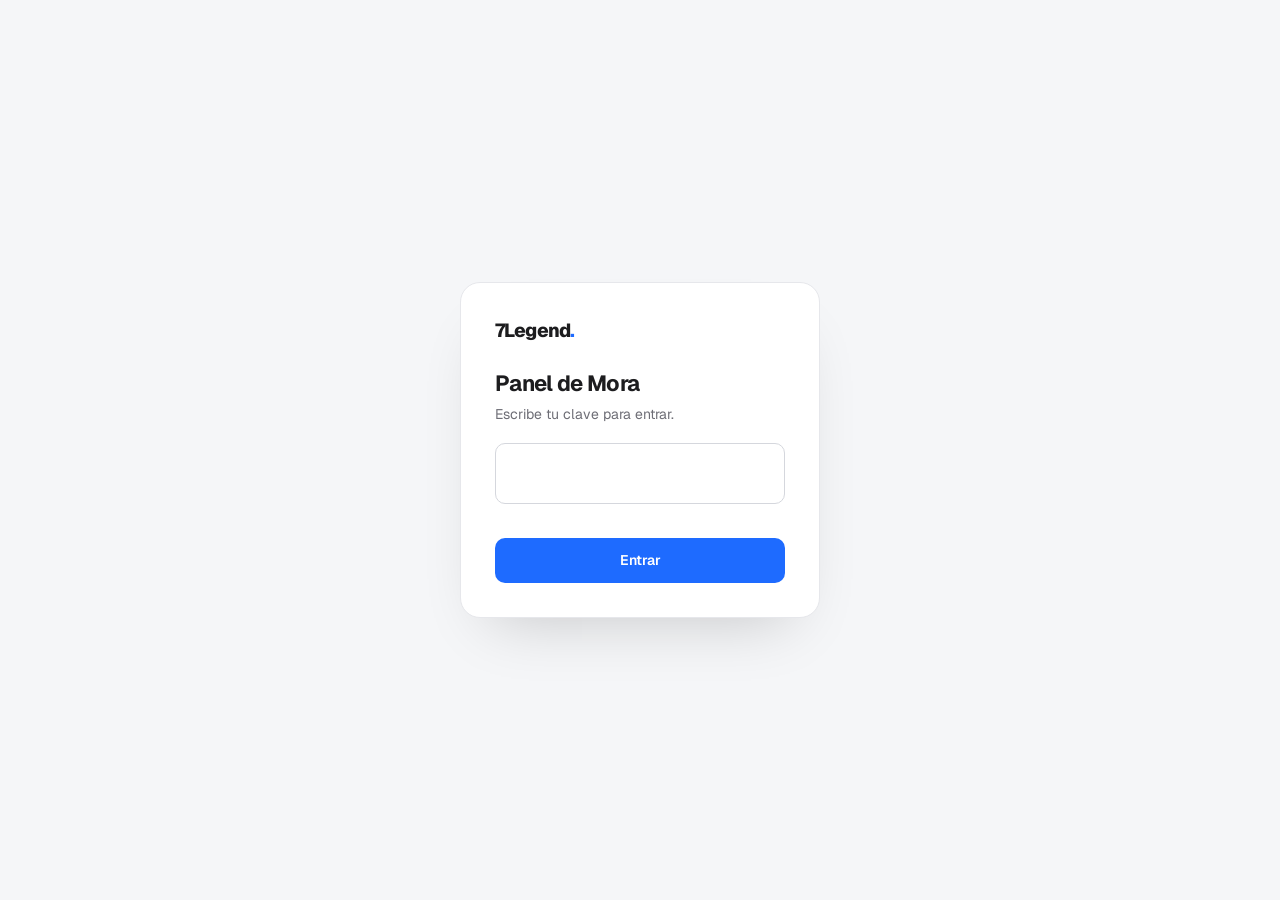
==== panel/index.html @ d6c163e4 "Update index.html" ====
<!DOCTYPE html>
<html lang="es">
<head>
<meta charset="UTF-8">
<meta name="viewport" content="width=device-width, initial-scale=1, viewport-fit=cover">
<meta name="robots" content="noindex, nofollow">
<title>7Legend · Panel</title>
<meta name="theme-color" content="#FFFFFF">
<meta name="apple-mobile-web-app-capable" content="yes">
<meta name="mobile-web-app-capable" content="yes">
<meta name="apple-mobile-web-app-title" content="Mora">
<meta name="apple-mobile-web-app-status-bar-style" content="default">
<link rel="manifest" href="manifest.webmanifest">
<link rel="apple-touch-icon" href="apple-touch-icon.png">
<link rel="icon" href="icon-192.png">
<script src="../config.js"></script>
<link rel="preconnect" href="https://fonts.googleapis.com">
<link href="https://fonts.googleapis.com/css2?family=Geist:wght@400;500;600;700&display=swap" rel="stylesheet">
<style>
:root{--t:#1D1D1F;--t2:#3A3A3F;--g:#6E6E76;--g2:#9A9AA2;--l:#E6E7EB;--s:#F5F6F8;--b:#fff;--a:#1E6BFF;--ah:#155BE6;--as:#EAF1FF;
  --r:#E5484D;--rs:#FDECEC;--v:#16A34A;--vs:#E8F7EE;--n:#F59E0B;--ns:#FEF5E6;--e:cubic-bezier(.22,1,.36,1)}
*{box-sizing:border-box;margin:0;padding:0}
body{font-family:Geist,system-ui,sans-serif;background:var(--s);color:var(--t);font-size:15px;line-height:1.5;-webkit-font-smoothing:antialiased}
button,input,select,textarea{font:inherit;color:inherit}
a{color:var(--a);text-decoration:none}
:focus-visible{outline:2px solid var(--a);outline-offset:2px;border-radius:6px}
.logo{font-weight:800;font-size:19px;letter-spacing:-.045em}.logo i{font-style:normal;color:var(--a)}
.btn{display:inline-flex;align-items:center;justify-content:center;gap:7px;border:0;border-radius:10px;padding:9px 14px;font-weight:600;font-size:14px;cursor:pointer;background:var(--a);color:#fff;transition:background .2s,opacity .2s;white-space:nowrap}
.btn:hover{background:var(--ah)}
.btn.sec{background:#fff;color:var(--t);box-shadow:inset 0 0 0 1px var(--l)}
.btn.sec:hover{background:var(--s)}
.btn.ok{background:var(--v)}.btn.ok:hover{background:#12873d}
.btn.wa{background:#25D366;color:#fff}.btn.wa:hover{background:#1fb658}
.btn.mini{padding:6px 10px;font-size:13px;border-radius:8px}
.btn[disabled]{opacity:.5;pointer-events:none}
.campo{width:100%;border:1px solid #D5D7DD;border-radius:10px;padding:10px 12px;background:#fff;font-size:14.5px;transition:border-color .2s,box-shadow .2s}
.campo:focus{outline:none;border-color:var(--a);box-shadow:0 0 0 3px rgba(30,107,255,.12)}
label.lb{display:block;font-size:13px;font-weight:500;color:var(--t2);margin:12px 0 6px}
.ayuda{font-size:12.5px;color:var(--g);margin-top:4px}

/* login */
#login{min-height:100vh;display:grid;place-items:center;padding:20px}
.login-box{background:#fff;border:1px solid var(--l);border-radius:20px;padding:34px;width:100%;max-width:360px;box-shadow:0 30px 60px -30px rgba(0,0,0,.2)}
.login-box h1{font-size:22px;letter-spacing:-.03em;margin:22px 0 4px}
.login-box p{color:var(--g);font-size:14px;margin-bottom:18px}
.pin{font-size:26px;letter-spacing:.4em;text-align:center;font-weight:600}
.err{color:var(--r);font-size:13.5px;min-height:20px;margin-top:8px}

/* app */
#app{display:none}
.top{position:sticky;top:0;z-index:20;padding-top:env(safe-area-inset-top);background:rgba(255,255,255,.92);backdrop-filter:blur(10px);border-bottom:1px solid var(--l)}
.top-in{max-width:1200px;margin:0 auto;padding:0 20px;height:58px;display:flex;align-items:center;gap:16px}
.top .sub{color:var(--g);font-size:13px;margin-left:auto;display:flex;align-items:center;gap:10px}
.tabs{max-width:1200px;margin:0 auto;padding:0 20px;display:flex;gap:4px;overflow-x:auto;scrollbar-width:none}
.tab{background:none;border:0;padding:10px 12px;font-weight:500;color:var(--g);cursor:pointer;border-bottom:2px solid transparent;white-space:nowrap;display:flex;align-items:center;gap:6px}
.tab:hover{color:var(--t)}
.tab.on{color:var(--t);border-color:var(--a)}
.tab .cnt{background:var(--n);color:#fff;font-size:11.5px;font-weight:700;border-radius:999px;padding:0 7px;min-width:20px;text-align:center}
main{max-width:1200px;margin:0 auto;padding:24px 20px calc(80px + env(safe-area-inset-bottom))}
.vista{display:none}.vista.on{display:block;animation:in .35s var(--e)}
@keyframes in{from{opacity:0;transform:translateY(6px)}to{opacity:1;transform:none}}
h2{font-size:18px;letter-spacing:-.02em;margin:0 0 12px;display:flex;align-items:baseline;flex-wrap:wrap;gap:4px 8px}
h2 small{font-weight:500;color:var(--g);font-size:13px}
.card{background:#fff;border:1px solid var(--l);border-radius:16px;padding:18px}
.grid2{display:grid;grid-template-columns:1.25fr 1fr;gap:20px;align-items:start}
.pila{display:grid;gap:20px}

/* kpis */
.kpis{display:grid;grid-template-columns:repeat(6,1fr);gap:12px;margin-bottom:22px}
.kpi{background:#fff;border:1px solid var(--l);border-radius:14px;padding:14px 16px}
.kpi small{display:block;color:var(--g);font-size:12.5px}
.kpi b{font-size:26px;letter-spacing:-.04em;font-weight:700;font-variant-numeric:tabular-nums}
.kpi.alerta{background:var(--ns);border-color:#F7D9A6}.kpi.alerta b{color:#B45309}
.kpi.azul b{color:var(--a)}

/* listas */
.item{display:flex;gap:14px;align-items:flex-start;padding:14px 0;border-top:1px solid var(--l)}
.item:first-of-type{border-top:0;padding-top:4px}
.fecha-box{width:58px;flex:none;text-align:center;border:1px solid var(--l);border-radius:12px;padding:6px 0;background:var(--s)}
.fecha-box small{display:block;font-size:11px;color:var(--g);text-transform:capitalize}
.fecha-box b{display:block;font-size:20px;line-height:1.1;letter-spacing:-.03em}
.fecha-box span{display:block;font-size:12px;font-weight:600;color:var(--a)}
.item .info{flex:1;min-width:0}
.item .info strong{display:block;font-size:15px}
.item .info p{color:var(--g);font-size:13.5px}
.acciones{display:flex;flex-wrap:wrap;gap:6px;margin-top:10px}
.vacio{color:var(--g);font-size:14px;padding:18px;text-align:center;border:1px dashed var(--l);border-radius:12px;background:var(--s)}
.pill{display:inline-block;font-size:12px;font-weight:600;padding:2px 9px;border-radius:999px;background:var(--s);color:var(--t2);white-space:nowrap}
.pill.Diagnosticado{background:#EEF2FF;color:#4338CA}.pill.Agendado,.pill.Confirmada{background:var(--as);color:var(--a)}
.pill.Cliente,.pill.Realizada{background:var(--vs);color:var(--v)}.pill.Seguimiento{background:#F3E8FF;color:#7E22CE}
.pill.Perdido,.pill.Rechazada,.pill.Cancelada,.pill.Reembolsada{background:#EEE;color:#555}
.pill.Reembolsar{background:var(--rs);color:var(--r)}.pill[class*="Por reprogramar"]{background:var(--ns);color:#B45309}
#modal{position:fixed;inset:0;z-index:60;background:rgba(15,15,20,.45);display:none;place-items:center;padding:16px}
#modal.on{display:grid}
#modal .caja{background:#fff;border-radius:18px;width:100%;max-width:440px;max-height:88vh;overflow:auto;padding:22px;box-shadow:0 30px 80px -30px rgba(0,0,0,.5)}
#modal h3{font-size:19px;letter-spacing:-.02em;margin-bottom:4px}
#modal .sub{color:var(--g);font-size:14px;margin-bottom:16px}
.opcion{display:block;width:100%;text-align:left;background:#fff;border:1px solid var(--l);border-radius:12px;padding:13px 14px;margin-bottom:8px;cursor:pointer;font:inherit}
.opcion:hover{border-color:var(--a);background:var(--as)}
.opcion b{display:block;font-size:15px}.opcion span{font-size:13px;color:var(--g)}
.opcion.reco{border-color:#25D366;background:#F0FBF4}.opcion .tag{display:inline-block;font-size:11px;font-weight:700;color:#127A3A;background:#DDF5E6;border-radius:6px;padding:1px 6px;margin-left:6px;vertical-align:2px}
.opcion em{display:block;font-style:normal;font-size:12.5px;color:var(--g2,#9A9AA2);margin-top:4px;white-space:nowrap;overflow:hidden;text-overflow:ellipsis}
.wa-txt{width:100%;min-height:220px;border:1px solid var(--l);border-radius:12px;padding:12px;font:inherit;font-size:14.5px;line-height:1.5;resize:vertical}
.wa-pie{display:flex;gap:8px;margin-top:12px}.wa-pie .btn{flex:1;justify-content:center}
.dias-m{display:grid;gap:12px;margin-bottom:14px}
.dias-m small{display:block;font-weight:600;color:var(--t2);margin-bottom:6px}
.dias-m .hs{display:flex;flex-wrap:wrap;gap:6px}
.dias-m button{border:1px solid var(--l);background:#fff;border-radius:8px;padding:6px 10px;font:inherit;font-size:13.5px;cursor:pointer}
.dias-m button.sel{background:var(--a);color:#fff;border-color:var(--a)}
#modal .pie-m{display:flex;gap:8px;justify-content:flex-end;margin-top:6px}.pill[class*="No asisti"]{background:var(--rs);color:var(--r)}
.pill.verificar,.pill[class*="Por verificar"]{background:var(--ns);color:#B45309}.pill.Asistió{background:#E0F2FE;color:#0369A1}
.score{display:inline-grid;place-items:center;width:34px;height:34px;border-radius:50%;font-weight:700;font-size:13px;flex:none}
.score.malo{background:var(--rs);color:var(--r)}.score.medio{background:var(--ns);color:#B45309}.score.bueno{background:var(--vs);color:var(--v)}
.op{font-family:ui-monospace,Menlo,monospace;font-size:13px;background:var(--s);padding:1px 6px;border-radius:6px}

/* tabla de leads */
.filtros{display:flex;gap:10px;margin-bottom:14px;flex-wrap:wrap}
.filtros .campo{max-width:320px}
.filtros select.campo{max-width:200px}
.tabla{background:#fff;border:1px solid var(--l);border-radius:16px;overflow:hidden}
.fila{display:grid;grid-template-columns:44px 1.4fr 1.2fr 110px 120px 120px;gap:12px;align-items:center;padding:12px 16px;border-top:1px solid var(--l);cursor:pointer;transition:background .15s}
.fila:hover{background:var(--s)}
.fila-ad{display:grid;grid-template-columns:1.6fr repeat(6,minmax(64px,.6fr));gap:10px;align-items:center;padding:12px 16px;border-top:1px solid var(--l);font-variant-numeric:tabular-nums}
.fila-ad.cab{border-top:0;font-size:12.5px;color:var(--g);font-weight:500;background:var(--s)}
.fila-ad.tot{background:var(--s);font-weight:700}
.fila-ad .an strong{display:block;font-size:14.5px}.fila-ad .an small{color:var(--g);font-size:12.5px}
.fila-ad span:not(.an){text-align:right}.fila-ad em{display:block;font-style:normal;color:var(--g);font-size:12px;font-weight:500}
.nota-ads{color:var(--g);font-size:13px;margin-top:12px;line-height:1.5}
@media(max-width:760px){.fila-ad{grid-template-columns:1.3fr repeat(3,1fr)}.fila-ad .x6,.fila-ad .x5,.fila-ad .x4{display:none}}
.fila.cab{border-top:0;font-size:12.5px;color:var(--g);font-weight:500;cursor:default;background:var(--s)}
.fila .nom strong{display:block}.fila .nom small,.fila .det{color:var(--g);font-size:13px;overflow:hidden;text-overflow:ellipsis;white-space:nowrap}

/* drawer */
#velo{position:fixed;inset:0;background:rgba(15,15,20,.35);z-index:40;opacity:0;pointer-events:none;transition:opacity .3s}
#velo.on{opacity:1;pointer-events:auto}
#drawer{position:fixed;top:0;right:0;bottom:0;width:min(520px,100%);background:#fff;z-index:41;transform:translateX(100%);transition:transform .4s var(--e),visibility .4s;overflow-y:auto;visibility:hidden}
#drawer.on{transform:none;visibility:visible;box-shadow:-20px 0 60px -20px rgba(0,0,0,.25)}
.dr-top{position:sticky;top:0;background:#fff;padding:18px 22px;border-bottom:1px solid var(--l);display:flex;gap:12px;align-items:center;z-index:2}
.dr-top h3{font-size:18px;letter-spacing:-.02em;line-height:1.2}
.dr-top p{color:var(--g);font-size:13px}
.dr-top .x{margin-left:auto;background:var(--s);border:0;border-radius:8px;width:32px;height:32px;cursor:pointer;font-size:18px}
.dr-sec{padding:18px 22px;border-bottom:1px solid var(--l)}
.dr-sec h4{font-size:13px;color:var(--g);font-weight:600;margin-bottom:10px}
.llamada{background:var(--as);border-radius:12px;padding:14px;font-size:14.5px;color:#123B8F}
.hall{padding:6px 0;font-size:14px}
.resp{display:grid;grid-template-columns:120px 1fr;gap:6px 12px;font-size:14px}
.resp dt{color:var(--g)}
.gestion{display:grid;grid-template-columns:1fr 1fr;gap:0 12px}

/* horarios */
.dia{display:grid;grid-template-columns:150px 1fr;gap:14px;align-items:start;padding:14px 0;border-top:1px solid var(--l)}
.dia:first-child{border-top:0}
.sw{display:flex;align-items:center;gap:10px;cursor:pointer;font-weight:600;user-select:none}
.sw input{display:none}
.sw i{width:38px;height:22px;border-radius:999px;background:#D5D7DD;position:relative;transition:background .2s;flex:none}
.sw i:after{content:"";position:absolute;top:3px;left:3px;width:16px;height:16px;border-radius:50%;background:#fff;transition:transform .25s var(--e);box-shadow:0 1px 2px rgba(0,0,0,.2)}
.sw input:checked+i{background:var(--a)}.sw input:checked+i:after{transform:translateX(16px)}
.horas{display:flex;flex-wrap:wrap;gap:6px;align-items:center}
.chip{display:inline-flex;align-items:center;gap:6px;background:var(--as);color:var(--a);font-weight:600;font-size:13.5px;padding:5px 6px 5px 11px;border-radius:999px}
.chip button{border:0;background:rgba(30,107,255,.15);color:var(--a);width:20px;height:20px;border-radius:50%;cursor:pointer;font-size:13px;line-height:1}
.dia.off .chip{background:var(--s);color:var(--g2)}.dia.off .chip button{background:#E6E7EB;color:var(--g2)}
.add{display:inline-flex;gap:6px}
.add input{width:118px;padding:6px 8px;border-radius:8px}
.prev-dia{margin-bottom:12px}
.prev-dia small{display:block;font-weight:600;font-size:13px;margin-bottom:6px}
.slot{display:inline-block;border:1px solid var(--l);border-radius:8px;padding:4px 10px;font-size:13px;font-weight:500;margin:0 4px 4px 0;background:#fff;cursor:pointer;transition:all .15s}
.slot:hover{border-color:var(--r);color:var(--r);text-decoration:line-through}
.bloq{display:flex;justify-content:space-between;align-items:center;padding:8px 0;border-top:1px solid var(--l);font-size:14px}
.guardar-bar{position:sticky;bottom:16px;margin-top:16px;display:flex;justify-content:flex-end}
.guardar-bar .btn{box-shadow:0 10px 30px -10px rgba(30,107,255,.6);padding:12px 20px}

/* grilla de horarios */
.atajos{display:flex;flex-wrap:wrap;gap:6px;margin-bottom:14px}
.grilla{display:grid;grid-template-columns:46px repeat(6,1fr);gap:3px;user-select:none;-webkit-user-select:none}
.g-dia{position:sticky;top:calc(env(safe-area-inset-top) + 102px);z-index:3;background:#fff;text-align:center;font-weight:600;font-size:13px;padding:8px 0 6px;cursor:pointer;border-bottom:1px solid var(--l)}
.g-dia small{display:block;font-weight:500;color:var(--g);font-size:11px}
.g-dia:hover{color:var(--a)}
.g-h{font-size:11.5px;color:var(--g);text-align:right;padding-right:6px;height:30px;line-height:30px;touch-action:pan-y}
.g-h.media{color:transparent}
.g-h.media:after{content:"·";color:var(--g2)}
.c{height:30px;border-radius:7px;background:var(--s);border:1px solid var(--l);touch-action:none;cursor:pointer;display:grid;place-items:center;font-size:11px;font-weight:600;color:transparent;transition:background .12s,border-color .12s,transform .12s}
.c:hover{border-color:rgba(30,107,255,.5)}
.c.on{background:var(--a);border-color:var(--a);color:#fff}
.c.hora{margin-top:4px}
.g-pie{display:flex;gap:14px;align-items:center;flex-wrap:wrap;margin-top:12px;font-size:13px}
.g-pie i{display:inline-block;width:12px;height:12px;border-radius:4px;background:var(--a);margin-right:6px;vertical-align:-1px}
.g-pie b{margin-left:auto;font-weight:600;color:var(--v)}
@media (max-width:520px){ .grilla{grid-template-columns:38px repeat(6,1fr);gap:2px} .c{height:28px;font-size:10px} .g-h{height:28px;line-height:28px} .g-dia{top:calc(env(safe-area-inset-top) + 96px)} }
/* avisos push */
.aviso-push{display:flex;gap:14px;align-items:center;background:var(--as);border:1px solid rgba(30,107,255,.25);border-radius:16px;padding:14px 16px;margin-bottom:18px}
.aviso-push p{flex:1;font-size:14px;color:#123B8F}
.aviso-push p b{display:block;font-size:15px}
.estado-push{font-size:13.5px;margin-top:10px;color:var(--g)}
.estado-push.ok{color:var(--v);font-weight:600}
/* toast */
#toast{position:fixed;left:50%;bottom:24px;transform:translate(-50%,30px);background:var(--t);color:#fff;padding:12px 18px;border-radius:12px;font-size:14px;opacity:0;transition:all .35s var(--e);z-index:60;pointer-events:none;max-width:90vw}
#toast.on{opacity:1;transform:translate(-50%,0)}
#toast.mal{background:var(--r)}
.cargando{opacity:.55;pointer-events:none}

@media (max-width:900px){
  .kpis{grid-template-columns:repeat(3,1fr)}
  .grid2{grid-template-columns:1fr}
  .fila{grid-template-columns:40px 1fr 100px}
  .fila .c3,.fila .c5,.fila .c6{display:none}
  .dia{grid-template-columns:1fr}
}
@media (max-width:520px){ .kpis{grid-template-columns:repeat(2,1fr)} .gestion{grid-template-columns:1fr} main{padding:18px 14px calc(80px + env(safe-area-inset-bottom))} #actualizado,.logo>span{display:none} }
</style>
</head>
<body>

<!-- LOGIN -->
<section id="login">
  <div class="login-box">
    <span class="logo">7Legend<i>.</i></span>
    <h1>Panel de Mora</h1>
    <p>Escribe tu clave para entrar.</p>
    <input id="pin" class="campo pin" type="password" inputmode="numeric" maxlength="10" autocomplete="current-password" aria-label="Clave">
    <div class="err" id="pinErr"></div>
    <button class="btn" id="entrar" style="width:100%;padding:12px;margin-top:6px">Entrar</button>
  </div>
</section>

<!-- APP -->
<section id="app">
  <header class="top">
    <div class="top-in">
      <span class="logo">7Legend<i>.</i> <span style="font-weight:500;color:var(--g);letter-spacing:-.01em;font-size:15px">Panel</span></span>
      <span class="sub"><span id="actualizado"></span><button class="btn sec mini" id="refrescar">Actualizar</button><button class="btn sec mini" id="salir">Salir</button></span>
    </div>
    <nav class="tabs" role="tablist">
      <button class="tab on" data-v="hoy">Hoy <span class="cnt" id="cntVer" hidden></span></button>
      <button class="tab" data-v="leads">Leads</button>
      <button class="tab" data-v="anuncios">Anuncios</button>
      <button class="tab" data-v="reservas">Reservas</button>
      <button class="tab" data-v="horarios">Horarios</button>
      <button class="tab" data-v="ajustes">Pagos y ajustes</button>
    </nav>
  </header>

  <main>
    <!-- HOY -->
    <div class="vista on" id="v-hoy">
      <div class="aviso-push" id="avisoPush" hidden><p id="avisoPushTxt"><b>Activa las notificaciones</b>Te avisamos al instante de cada lead nuevo, cada pago y 30 min antes de cada asesoría.</p><button class="btn" id="btnPush">Activar</button></div>
      <div class="kpis" id="kpis"></div>
      <div class="grid2">
        <div class="pila">
          <div class="card"><h2>Pagos por verificar <small>Revisa tu Yape, Plin o PayPal y confirma</small></h2><div id="porVerificar"></div></div>
          <div class="card"><h2>Próximas asesorías</h2><div id="proximas"></div></div>
        </div>
        <div class="card"><h2>Últimos leads</h2><div id="ultimos"></div></div>
      </div>
    </div>

    <!-- LEADS -->
    <div class="vista" id="v-leads">
      <div class="filtros">
        <input class="campo" id="buscar" placeholder="Buscar por nombre, negocio o WhatsApp" aria-label="Buscar">
        <select class="campo" id="fEstado" aria-label="Filtrar por estado"><option value="">Todos los estados</option></select>
        <select class="campo" id="fCalifica" aria-label="Filtrar por calificación"><option value="">Califica: todos</option><option>SI</option><option>NO</option></select>
      </div>
      <div class="tabla" id="tablaLeads"></div>
    </div>

    <!-- ANUNCIOS -->
    <div class="vista" id="v-anuncios">
      <div class="filtros">
        <select class="campo" id="fRango" aria-label="Periodo"><option value="0">Hoy</option><option value="7" selected>Últimos 7 días</option><option value="30">Últimos 30 días</option><option value="90">Últimos 90 días</option></select>
      </div>
      <div class="kpis" id="kpisAds"></div>
      <div class="tabla" id="tablaAds"></div>
      <p class="nota-ads">Visitas: personas que abrieron la landing. Iniciaron: tocaron una respuesta del diagnóstico. Leads: terminaron el diagnóstico. Pagadas: reservas con pago confirmado. El gasto y el costo por lead los ves en el Administrador de anuncios.</p>
    </div>

    <!-- RESERVAS -->
    <div class="vista" id="v-reservas">
      <div class="filtros"><select class="campo" id="fRes" aria-label="Filtrar reservas"><option value="">Todas las reservas</option><option>Por verificar</option><option>Confirmada</option><option>Realizada</option><option>No asistió</option><option>Rechazada</option><option>Por reprogramar</option><option>Reembolsar</option><option>Reembolsada</option><option>Cancelada</option></select></div>
      <div class="card" id="listaRes"></div>
    </div>

    <!-- HORARIOS -->
    <div class="vista" id="v-horarios">
      <div class="grid2">
        <div>
          <div class="card">
            <h2>Tu semana</h2>
            <p class="ayuda" style="margin:-4px 0 12px">Toca o <b>desliza el dedo</b> sobre las casillas para marcar desde qué hora puedes empezar una asesoría. Se guarda solo.</p>
            <div class="atajos">
              <button class="btn sec mini" data-preset="manana">+ Mañanas 9–12</button>
              <button class="btn sec mini" data-preset="tarde">+ Tardes 3–7</button>
              <button class="btn sec mini" data-preset="copiar">Copiar lunes a toda la semana</button>
              <button class="btn sec mini" data-preset="limpiar">Limpiar</button>
            </div>
            <div class="grilla" id="grilla" aria-label="Horarios disponibles por día"></div>
            <div class="g-pie"><span><i></i>Disponible</span><span class="ayuda" style="margin:0">Para bajar o subir, desliza sobre la columna de horas.</span><b id="estadoHor"></b></div>
          </div>
          <div class="card" style="margin-top:20px">
            <h2>Reglas</h2>
            <div class="gestion">
              <div><label class="lb" for="cAntic">Anticipación mínima (horas)</label><input class="campo" id="cAntic" type="number" min="0" max="168"><div class="ayuda">Nadie podrá reservar con menos tiempo.</div></div>
              <div><label class="lb" for="cDias">Mostrar los próximos (días)</label><input class="campo" id="cDias" type="number" min="1" max="60"></div>
            </div>
          </div>
        </div>
        <div class="pila">
          <div class="card">
            <h2>Así lo ve tu cliente <small>Toca un horario para bloquearlo</small></h2>
            <div id="preview"></div>
          </div>
          <div class="card">
            <h2>Días bloqueados</h2>
            <div style="display:flex;gap:8px;margin-bottom:10px"><input class="campo" type="date" id="bFecha" aria-label="Fecha a bloquear"><input class="campo" id="bMotivo" placeholder="Motivo (opcional)" aria-label="Motivo"><button class="btn sec" id="bAdd">Bloquear</button></div>
            <div id="bloqueos"></div>
          </div>
        </div>
      </div>
    </div>

    <!-- AJUSTES -->
    <div class="vista" id="v-ajustes">
      <div class="grid2">
        <div class="card">
          <h2>Cómo te pagan</h2>
          <div class="gestion">
            <div><label class="lb" for="aYape">Yape: número</label><input class="campo" id="aYape" inputmode="tel" placeholder="987654321"></div>
            <div><label class="lb" for="aYapeTit">Yape: titular</label><input class="campo" id="aYapeTit" placeholder="Nombre como aparece en Yape"></div>
            <div><label class="lb" for="aPlin">Plin: número</label><input class="campo" id="aPlin" inputmode="tel" placeholder="987654321"></div>
            <div><label class="lb" for="aPlinTit">Plin: titular</label><input class="campo" id="aPlinTit"></div>
            <div><label class="lb" for="aPaypal">PayPal: link</label><input class="campo" id="aPaypal" placeholder="https://paypal.me/tuusuario/13USD"></div>
            <div><label class="lb" for="aPaypalUsd">PayPal: monto (USD)</label><input class="campo" id="aPaypalUsd" inputmode="decimal"></div>
          </div>
          <p class="ayuda" style="margin-top:12px">Deja vacío un método para que no aparezca en la página de reserva.</p>
        </div>
        <div class="card">
          <h2>Asesoría</h2>
          <div class="gestion">
            <div><label class="lb" for="aPrecio">Precio (S/)</label><input class="campo" id="aPrecio" inputmode="decimal"></div>
            <div><label class="lb" for="aDur">Duración (min)</label><input class="campo" id="aDur" type="number"></div>
          </div>
          <div class="gestion" style="margin-top:12px">
            <div><label class="lb" for="aPlanBasic">Basic (S/, 1 mes)</label><input class="campo" id="aPlanBasic" inputmode="decimal"></div>
            <div><label class="lb" for="aPlanPRO">PRO (S/ al mes)</label><input class="campo" id="aPlanPRO" inputmode="decimal"></div>
            <div><label class="lb" for="aPlanLegend">Legend (S/ al mes)</label><input class="campo" id="aPlanLegend" inputmode="decimal"></div>
          </div>
          <div class="ayuda">Precios de tus planes: se usan en la presentación y para calcular tus ingresos mensuales.</div>
          <label class="lb" for="aZoom">Link de Google Meet (fijo)</label><input class="campo" id="aZoom" placeholder="https://meet.google.com/xxx-xxxx-xxx">
          <div class="ayuda">Se envía automáticamente en el mensaje de confirmación.</div>
          <label class="lb" for="aWa">Tu WhatsApp (con 51)</label><input class="campo" id="aWa" inputmode="tel" placeholder="51987654321">
          <div class="ayuda">Aquí te envían la captura de su pago.</div>
          <label class="lb" for="aClave">Nueva clave del panel (opcional)</label><input class="campo" id="aClave" type="password" inputmode="numeric" maxlength="10">
        </div>
      </div>
      <div class="card" style="margin-top:20px">
        <h2>Notificaciones push <small>OneSignal</small></h2>
        <div class="gestion">
          <div><label class="lb" for="aOsApp">OneSignal App ID</label><input class="campo" id="aOsApp" placeholder="xxxxxxxx-xxxx-xxxx-xxxx-xxxxxxxxxxxx"></div>
          <div><label class="lb" for="aOsKey">REST API Key</label><input class="campo" id="aOsKey" type="password" autocomplete="off"></div>
        </div>
        <p class="ayuda">La API Key se guarda en tu Apps Script, no en el Sheet ni en GitHub.</p>
        <div class="acciones"><button class="btn sec" id="btnPush2">Activar en este dispositivo</button><button class="btn sec" id="btnPrueba">Enviar notificación de prueba</button></div>
        <div class="estado-push" id="estadoPush"></div>
      </div>
      <div class="card" style="margin-top:20px">
        <h2>Meta · API de conversiones <small>opcional</small></h2>
        <label class="lb" for="aMetaTok">Token de acceso</label><input class="campo" id="aMetaTok" type="password" autocomplete="off">
        <p class="ayuda">Envía a Meta cada diagnóstico y cada reserva desde tu servidor, para que tus anuncios aprendan mejor. Se guarda en tu Apps Script, no en el Sheet ni en GitHub.</p>
      </div>
      <div class="guardar-bar"><button class="btn" id="guardarAj">Guardar ajustes</button></div>
    </div>
  </main>
</section>

<div id="velo"></div>
<aside id="drawer" aria-label="Ficha del lead"></aside>
<div id="toast" role="status"></div>
<div id="modal" role="dialog" aria-modal="true"><div class="caja" id="modalCaja"></div></div>

<script>
const $=id=>document.getElementById(id);
const h=s=>String(s==null?'':s).replace(/[&<>"]/g,c=>({'&':'&amp;','<':'&lt;','>':'&gt;','"':'&quot;'}[c]));
const ESTADOS=['Diagnosticado','Pagó asesoría','Agendado','Asistió','Cliente','Seguimiento','No asistió','Perdido'];
const MESES=['ene','feb','mar','abr','may','jun','jul','ago','set','oct','nov','dic'];
let PIN='', D=null, HOR=[];

async function run(fn,...args){
  let r;
  try{ const res=await fetch(CFG.API_URL,{method:'POST',body:JSON.stringify({action:'adm',fn,pin:PIN,args})}); r=await res.json(); }
  catch(e){ throw new Error('Sin conexión con tu Google Sheet. Revisa tu internet o la API_URL en config.js.'); }
  if(!r.ok) throw new Error(r.error||'Error desconocido');
  return r.data;
}
function toast(t,mal){ const el=$('toast'); el.textContent=t; el.className='on'+(mal?' mal':''); clearTimeout(el._t); el._t=setTimeout(()=>el.className='',3200); }
function guardaPin(p){ try{localStorage.setItem('mora_pin',p)}catch(e){} }
function leePin(){ try{return localStorage.getItem('mora_pin')||''}catch(e){return ''} }

/* ── login ── */
async function entrar(p){
  PIN=p; $('entrar').disabled=true; $('pinErr').textContent='';
  try{ await run('adm_login'); guardaPin(p); $('login').style.display='none'; $('app').style.display='block'; await cargar(); }
  catch(e){ $('pinErr').textContent=e.message.includes('Clave')?'Clave incorrecta. Revísala en la hoja Config.':e.message; PIN=''; }
  $('entrar').disabled=false;
}
$('entrar').onclick=()=>entrar($('pin').value.trim());
$('pin').addEventListener('keydown',e=>{ if(e.key==='Enter') entrar($('pin').value.trim()); });
const guardado=leePin(); if(guardado) entrar(guardado);

/* ── tabs ── */
document.querySelectorAll('.tab').forEach(t=>t.onclick=()=>{
  document.querySelectorAll('.tab').forEach(x=>x.classList.toggle('on',x===t));
  document.querySelectorAll('.vista').forEach(v=>v.classList.toggle('on',v.id==='v-'+t.dataset.v));
});
$('refrescar').onclick=()=>cargar(true);
$('salir').onclick=()=>{ try{localStorage.removeItem('mora_pin')}catch(e){} location.reload(); };
document.addEventListener('visibilitychange',()=>{ if(document.visibilityState==='visible'&&PIN&&D) cargar(); });
if('serviceWorker' in navigator) navigator.serviceWorker.register('sw.js').catch(()=>{});

async function cargar(aviso){
  document.body.classList.add('cargando');
  try{ D=await run('adm_data'); HOR=JSON.parse(JSON.stringify(D.horarios)); pintarTodo(); if(aviso) toast('Datos actualizados');
    const q=new URLSearchParams(location.search).get('lead'); if(q&&leadPor(q)){ history.replaceState(null,'',location.pathname); abrirLead(q); } }
  catch(e){ toast(e.message,true); }
  document.body.classList.remove('cargando');
}
function pintarTodo(){ $('actualizado').textContent='Actualizado '+D.hoy.slice(11); kpis(); hoy(); leads(); anuncios(); reservas(); horarios(); ajustes(); }

/* ── utilidades ── */
const wa=(n,t)=>'https://wa.me/'+String(n||'').replace(/\D/g,'')+(t?'?text='+encodeURIComponent(t):'');
const scoreCls=p=>+p<40?'malo':+p<60?'medio':'bueno';
const fechaBox=(f,hr)=>{ const d=new Date(f+'T12:00:00'); const dia=['dom','lun','mar','mié','jue','vie','sáb'][d.getDay()];
  return `<div class="fecha-box"><small>${dia} · ${MESES[d.getMonth()]}</small><b>${d.getDate()}</b><span>${h(hr||'—')}</span></div>`; };
const esFutura=r=>(r.fecha+' '+r.hora)>=D.hoy.slice(0,16);
const leadPor=id=>D.leads.find(l=>l.lead_id===id);

/* ── KPIs ── */
const enLlamada=r=>r.metodo==='En llamada';
const pagada=r=>['Confirmada','Realizada','No asistió'].includes(r.estado)&&!enLlamada(r);
const opTxt=r=>enLlamada(r)?'<b style="color:#B45309">Paga S/'+h((D.config&&D.config.precio)||49)+' en la videollamada</b>':'Operación <span class="op">'+h(r.operacion)+'</span>';
const btnPago=r=>enLlamada(r)&&['Confirmada','Realizada'].includes(r.estado)?`<button class="btn ok mini" data-acc="pago_llamada" data-id="${h(r.reserva_id)}">Pagó S/${h(D.config.precio||49)}</button>`:'';
function kpis(){
  const L=D.leads, R=D.reservas, hace7=new Date(Date.now()-7*864e5).toISOString().slice(0,10);
  const porVer=R.filter(r=>r.estado==='Por verificar').length;
  const prox=R.filter(r=>r.estado==='Confirmada'&&esFutura(r)).length;
  const clientes=L.filter(l=>l.estado==='Cliente');
  const mrr=clientes.reduce((s,l)=>s+(+String(l.mrr).replace(/[^\d.]/g,'')||0),0);
  const pagadas=R.filter(pagada).length;
  $('kpis').innerHTML=[
    ['Leads',L.length],['Últimos 7 días',L.filter(l=>l.fecha.slice(0,10)>=hace7).length],
    ['Por verificar',porVer,porVer?'alerta':''],['Asesorías pagadas',pagadas],['Próximas',prox,'azul'],
    ['MRR','S/ '+mrr.toLocaleString('en-US'),'azul']
  ].map(k=>`<div class="kpi ${k[2]||''}"><small>${k[0]}</small><b>${k[1]}</b></div>`).join('');
  $('cntVer').hidden=!porVer; $('cntVer').textContent=porVer;
}

/* ── HOY ── */
function tarjetaRes(r,modo){
  const lead=leadPor(r.lead_id);
  let acc='';
  if(modo==='verificar') acc=`<button class="btn ok mini" data-acc="confirmar" data-id="${h(r.reserva_id)}">Confirmar pago</button>
      <button class="btn sec mini" data-acc="rechazar" data-id="${h(r.reserva_id)}">No encontré el pago</button>`;
  if(modo==='proxima') acc=`${D.config.zoom?`<a class="btn sec mini" href="${h(D.config.zoom)}" target="_blank">Abrir Meet</a>`:''}
      ${btnPago(r)}${lead?`<button class="btn sec mini" data-lead="${h(lead.lead_id)}">Ver ficha</button><a class="btn sec mini" href="presentacion.html?lead=${encodeURIComponent(lead.lead_id)}" target="_blank">Presentar</a>`:''}
      <button class="btn sec mini" data-acc="realizada" data-id="${h(r.reserva_id)}">Realizada</button>
      <button class="btn sec mini" data-acc="no_asistio" data-id="${h(r.reserva_id)}">No asistió</button>`;
  return `<div class="item">${fechaBox(r.fecha,r.hora)}<div class="info">
    <strong>${h(r.nombre)}${r.negocio?` · <span style="font-weight:500;color:var(--g)">${h(r.negocio)}</span>`:''}</strong>
    <p>${enLlamada(r)?opTxt(r):h(r.metodo)+' · '+h(r.monto)+' · '+opTxt(r)}</p>
    <div class="acciones">${acc}<button class="btn wa mini" data-wa-res="${h(r.reserva_id)}">WhatsApp ▾</button></div></div></div>`;
}
function hoy(){
  const R=D.reservas;
  const ver=R.filter(r=>r.estado==='Por verificar').sort((a,b)=>(a.fecha+a.hora).localeCompare(b.fecha+b.hora));
  $('porVerificar').innerHTML=ver.length?ver.map(r=>tarjetaRes(r,'verificar')).join(''):'<div class="vacio">Todo al día. No hay pagos por verificar.</div>';
  const prox=R.filter(r=>r.estado==='Confirmada'&&esFutura(r)).sort((a,b)=>(a.fecha+a.hora).localeCompare(b.fecha+b.hora));
  $('proximas').innerHTML=prox.length?prox.map(r=>tarjetaRes(r,'proxima')).join(''):'<div class="vacio">Aún no tienes asesorías confirmadas.</div>';
  $('ultimos').innerHTML=D.leads.length?D.leads.slice(0,8).map(l=>`<div class="item" style="cursor:pointer;align-items:center" data-lead="${h(l.lead_id)}">
    <span class="score ${scoreCls(l.puntaje)}">${h(l.puntaje||'–')}</span>
    <div class="info"><strong>${h(l.nombre)} <span style="font-weight:500;color:var(--g)">· ${h(l.negocio)}</span></strong><p>${h(l.rubro)} · ${h(l.fecha)}</p></div>
    <span class="pill ${h(l.pago==='Por verificar'?'verificar':l.estado)}">${h(l.pago==='Por verificar'?'Pago por verificar':l.estado||'—')}</span></div>`).join(''):'<div class="vacio">Todavía no hay leads. Llegarán desde tu landing.</div>';
}

/* acciones de reservas (delegado) */
document.addEventListener('click',async e=>{
  const l=e.target.closest('[data-lead]'); if(l){ abrirLead(l.dataset.lead); return; }
  const b=e.target.closest('[data-acc]'); if(!b) return;
  const acc=b.dataset.acc, id=b.dataset.id;
  if(acc==='rechazar'&&!confirm('¿Marcar este pago como no encontrado? El horario quedará libre otra vez.')) return;
  if(acc==='cancelar') return elegirCancelacion(id);
  if(acc==='pago_llamada') return elegirPago(id);
  if(acc==='reprogramar') return elegirHorario(id);
  if(acc==='reembolsada'&&!confirm('¿Ya le devolviste el pago a este cliente?')) return;
  b.disabled=true;
  try{
    const r=await run('adm_reserva',id,acc);
    toast('Reserva: '+r.estado);
    await cargar();
    if(r.wa) mostrarWa(r.wa, acc==='confirmar'?'Enviar confirmación con el link de Meet':'Avisarle por WhatsApp');
  }catch(err){ toast(err.message,true); b.disabled=false; }
});
/* modal: cancelar con opciones / reprogramar */
/* ── Mensajes de WhatsApp predeterminados ── */
const URL_RES=id=>'https://asesoria.7legend.app/reservar.html'+(id?'?ref='+encodeURIComponent(id):'');
function plantillasWa(l,r){
  const c=D.config||{}, n=String((r&&r.nombre)||(l&&l.nombre)||'').trim().split(' ')[0]||'', neg=(l&&l.negocio)||(r&&r.negocio)||'tu negocio';
  const fuga=String((l&&l.hallazgos)||'').split('\n').map(x=>x.replace(/^[•\-\s]+/,'').trim()).filter(Boolean)[0]||'';
  const meet=c.zoom||'[link de Meet]', P=c.precio||49, fecha=r?(r.label||r.fecha):'', hora=r?r.hora:'', fl=fecha?fecha.charAt(0).toLowerCase()+fecha.slice(1):'';
  const plan=l&&l.plan==='Legend'?['Legend',c.planLegend||2100]:l&&l.plan==='Basic'?['Basic',c.planBasic||550]:['PRO',c.planPRO||1100];
  const T=[];
  if(!r){
    T.push({id:'contacto',t:'Primer contacto',c:'Lead nuevo que no reservó (mejor en la primera hora)',
      m:`Hola ${n} 👋 Soy Carlos Moreno, de 7Legend. Vi tu diagnóstico de ${neg}${fuga?`: lo que más ventas te está costando es «${fuga}»`:''}. Tiene solución.\n\n¿Lo revisamos juntos en una videollamada de 60 minutos? Reservas tu horario aquí y pagas S/${P} en la videollamada, no antes:\n${URL_RES(l&&l.lead_id)}`});
    T.push({id:'seguimiento',t:'Seguimiento',c:'2 o 3 días después, si no respondió',
      m:`Hola ${n}, ¿pudiste ver tu diagnóstico de ${neg}? Esta semana me quedan pocos horarios para revisarlo contigo. Si quieres, te separo uno 👇\n${URL_RES(l&&l.lead_id)}`});
    T.push({id:'guia',t:'Guía gratuita',c:'Lead que no califica todavía',
      m:`Hola ${n}, gracias por hacer el diagnóstico de ${neg} 🙌 Por la etapa de tu negocio, te recomiendo empezar por estos 5 ajustes (es gratis):\nhttps://asesoria.7legend.app/guia.html\n\nCualquier duda, escríbeme por aquí.`});
  } else {
    T.push({id:'presentar',t:'Presentarme y confirmar',c:'Apenas reserva',
      m:`Hola ${n} 👋 Soy Carlos Moreno, de 7Legend. Vi que reservaste tu asesoría para el ${fl} a las ${hora}. Ya revisé tu diagnóstico de ${neg} y tengo varias ideas para ti.\n\nTe llegó el link de Google Meet a tu correo. ¿Me confirmas que nos vemos? 🙌`});
    T.push({id:'r24',t:'Recordatorio (día anterior)',c:'La noche anterior',
      m:`Hola ${n}, te recuerdo nuestra videollamada de mañana, ${fl} a las ${hora} 🗓️\n\nLink: ${meet}\n\nTen a mano 3 chats de clientes que te pidieron precio. ¿Todo bien para mañana?`});
    T.push({id:'r1',t:'Recordatorio (1 hora antes)',c:'El mismo día',
      m:`Hola ${n}, en 1 hora nos vemos 👉 ${meet}\n\nConéctate desde una computadora si puedes.`});
    T.push({id:'conectado',t:'Ya estoy conectado',c:'Si a los 5 minutos no entra',
      m:`Hola ${n}, ya estoy en la videollamada esperándote 👉 ${meet}\n\n¿Te conectas?`});
    const num=x=>String(x||'').replace(/\D/g,'').replace(/^51(?=\d{9}$)/,'').replace(/(\d{3})(\d{3})(\d{3})/,'$1 $2 $3');
    const cierre='\n\nApenas lo envíes, mándame la captura y seguimos con tu plan 🙌';
    if(c.yape) T.push({id:'pago_yape',t:'Pago por Yape',c:'Si elige Yape (durante la videollamada)',
      m:`Te dejo los datos para la asesoría 👇\n\n💜 *Yape:* ${num(c.yape)}\n👤 A nombre de: ${c.yapeTit||'Carlos Moreno'}\n💰 Monto: S/${P}${cierre}`});
    if(c.plin) T.push({id:'pago_plin',t:'Pago por Plin',c:'Si elige Plin (durante la videollamada)',
      m:`Te dejo los datos para la asesoría 👇\n\n💙 *Plin:* ${num(c.plin)}\n👤 A nombre de: ${c.plinTit||'Carlos Moreno'}\n💰 Monto: S/${P}${cierre}`});
    if(c.paypal) T.push({id:'pago_paypal',t:'Pago por PayPal (link)',c:'Si elige PayPal o paga desde el extranjero',
      m:`Te dejo el link para pagar la asesoría con PayPal o tarjeta 👇\n\n${/^https?:/.test(c.paypal)?c.paypal:'https://'+c.paypal}\n💰 Monto: US$${c.paypalUsd||''}${cierre}`});
    if(!c.yape&&!c.plin&&!c.paypal) T.push({id:'pago_yape',t:'Datos de pago',c:'Configura tus medios de pago en Ajustes',m:`Te dejo los datos para la asesoría (S/${P}):\n\n• Yape / Plin: [tu número]${cierre}`});
    T.push({id:'gracias',t:'Gracias + resumen',c:'Al terminar la videollamada',
      m:`Gracias por tu tiempo hoy, ${n} 🙌 Te resumo lo que acordamos:\n\n1. \n2. \n3. \n\nCualquier duda, escríbeme por aquí.`});
    T.push({id:'plan',t:'Propuesta del plan',c:'1 o 2 días después de la asesoría',
      m:`Hola ${n}, ¿pudiste avanzar con lo que vimos? Si quieres que lo implementemos juntos (Mora respondiendo 24/7, capacitación de ventas y CRM), arrancamos esta semana con el Plan ${plan[0]} (S/${Number(plan[1]).toLocaleString('en-US')}${plan[0]==='Basic'?', 1 mes':' al mes'}).\n\n¿Lo conversamos 10 minutos?`});
    T.push({id:'noasistio',t:'No se conectó',c:'Si no asistió',
      m:`Hola ${n}, te esperé hoy a las ${hora} y no pudimos conectarnos. ¿Todo bien? Si quieres, la movemos: dime qué día y hora te acomoda.`});
  }
  return T;
}
function waRecomendado(l,r){
  const c0=D.config||{};
  if(!r) return String((l&&l.califica)||'').toUpperCase()==='NO'?'guia':'contacto';
  const ini=new Date(r.fecha+'T'+(r.hora||'00:00')+':00-05:00').getTime(), m=(ini-Date.now())/60e3;
  if(r.estado==='No asistió') return 'noasistio';
  if(r.estado==='Realizada') return 'plan';
  if(m>24*60) return 'presentar';
  if(m>3*60) return 'r24';
  if(m>0) return 'r1';
  if(m>-15) return 'conectado';
  if(m>-75) return c0.yape?'pago_yape':c0.plin?'pago_plin':'pago_paypal';
  return 'gracias';
}
function abrirWa(l,r){
  const tel=(r&&r.whatsapp)||(l&&l.whatsapp); if(!tel){ toast('Este contacto no tiene WhatsApp.',true); return; }
  const T=plantillasWa(l,r), reco=waRecomendado(l,r), nom=(r&&r.nombre)||(l&&l.nombre)||'';
  const lista=()=>{ modal(`<h3>Escribir a ${h(nom)}</h3><p class="sub">Elige un mensaje. Puedes editarlo antes de enviarlo.</p>
    ${[...T].sort((a,b)=>(b.id===reco)-(a.id===reco)).map(x=>`<button class="opcion${x.id===reco?' reco':''}" data-tpl="${x.id}"><b>${h(x.t)}${x.id===reco?'<span class="tag">Recomendado ahora</span>':''}</b><span>${h(x.c)}</span><em>${h(x.m.replace(/\n+/g,' '))}</em></button>`).join('')}
    <button class="opcion" data-tpl="libre"><b>Mensaje en blanco</b><span>Escribir desde cero</span></button>
    <div class="pie-m"><button class="btn sec" data-cerrar>Cerrar</button></div>`);
    $('modalCaja').querySelectorAll('[data-tpl]').forEach(b=>b.onclick=()=>editor(T.find(x=>x.id===b.dataset.tpl)||{t:'Mensaje',m:''})); };
  const editor=x=>{ modal(`<h3>${h(x.t)}</h3><p class="sub">Para ${h(nom)} · ${h(tel)}</p><textarea class="wa-txt" id="waTxt">${h(x.m)}</textarea>
    <div class="wa-pie"><button class="btn sec" id="waVolver">← Otros mensajes</button><a class="btn wa" id="waIr" target="_blank" rel="noopener">Abrir WhatsApp</a></div>`);
    const ir=$('waIr'), ta=$('waTxt'), up=()=>ir.href=wa(tel,ta.value); up(); ta.oninput=up; ta.focus();
    ir.onclick=()=>setTimeout(cerrarModal,300); $('waVolver').onclick=lista; };
  lista();
}
document.addEventListener('click',e=>{
  const a=e.target.closest('[data-wa-res]'); if(a){ const r=D.reservas.find(x=>x.reserva_id===a.dataset.waRes); if(r) abrirWa(leadPor(r.lead_id),r); return; }
  const b=e.target.closest('[data-wa-lead]'); if(b){ const l=leadPor(b.dataset.waLead); const r=D.reservas.filter(x=>x.lead_id===b.dataset.waLead&&['Confirmada','Por verificar','Realizada','No asistió'].includes(x.estado)).sort((x,y)=>(y.fecha+y.hora).localeCompare(x.fecha+x.hora))[0]; abrirWa(l,r||null); }
});
function modal(html){ $('modalCaja').innerHTML=html; $('modal').classList.add('on'); }
function cerrarModal(){ $('modal').classList.remove('on'); }
$('modal').addEventListener('click',e=>{ if(e.target.id==='modal'||e.target.closest('[data-cerrar]')) cerrarModal(); });
const resPor=id=>D.reservas.find(r=>r.reserva_id===id)||{};
function elegirPago(id){
  const r=resPor(id);
  modal(`<h3>${h(r.nombre)} pagó S/${h(D.config.precio||49)}</h3><p class="sub">¿Con qué medio pagó?</p>
    ${['Yape','Plin','PayPal'].map(m=>`<button class="opcion" data-m="${m}"><b>${m}</b></button>`).join('')}
    <div class="pie-m"><button class="btn sec" data-cerrar>Volver</button></div>`);
  $('modalCaja').querySelectorAll('[data-m]').forEach(b=>b.onclick=async()=>{
    b.disabled=true;
    try{ await run('adm_reserva',id,'pago_llamada',b.dataset.m); cerrarModal(); toast('Pago registrado ✓'); await cargar(); }
    catch(err){ toast(err.message,true); b.disabled=false; }
  });
}
function elegirCancelacion(id){
  const r=resPor(id);
  modal(`<h3>Cancelar la asesoría de ${h(r.nombre)}</h3><p class="sub">${h(r.label||r.fecha)} · ${h(r.hora)}. El horario quedará libre. ¿Qué le ofreces?</p>
    <button class="opcion" data-modo="reprogramar"><b>Que elija otro horario</b><span>Le llega un correo y un WhatsApp con un enlace para elegir su nuevo horario, sin volver a pagar.</span></button>
    <button class="opcion" data-modo="reembolso">${enLlamada(r)?'<b>Cancelar y avisarle</b><span>Todavía no pagó: solo le avisas que se cancela y le ofreces otro horario.</span>':'<b>Devolverle el pago</b><span>Le llega la confirmación del reembolso y la reserva queda en "Reembolsar" para que no se te olvide.</span>'}</button>
    <button class="opcion" data-modo=""><b>Solo cancelar</b><span>Sin avisarle. Tú le escribes.</span></button>
    <div class="pie-m"><button class="btn sec" data-cerrar>Volver</button></div>`);
  $('modalCaja').querySelectorAll('[data-modo]').forEach(b=>b.onclick=async()=>{
    b.disabled=true;
    try{ const x=await run('adm_reserva',id,'cancelar',b.dataset.modo); cerrarModal(); toast('Reserva: '+x.estado); await cargar(); if(x.wa) mostrarWa(x.wa,'Avisarle por WhatsApp'); }
    catch(err){ toast(err.message,true); b.disabled=false; }
  });
}
function elegirHorario(id){
  const r=resPor(id), S=D.slots||[]; let sel=null;
  modal(`<h3>Reprogramar a ${h(r.nombre)}</h3><p class="sub">Ahora: ${h(r.label||r.fecha)} · ${h(r.hora)}. Elige el nuevo horario; el pago se mantiene.</p>
    <div class="dias-m">${S.length?S.slice(0,10).map(d=>`<div><small>${h(d.label)}</small><div class="hs">${d.horas.map(hr=>`<button data-f="${d.fecha}" data-h="${hr}">${hr}</button>`).join('')}</div></div>`).join(''):'<div class="vacio">No hay horarios libres. Agrega horas en Horarios.</div>'}</div>
    <div class="pie-m"><button class="btn sec" data-cerrar>Volver</button><button class="btn" id="mOk" disabled>Mover y avisarle</button></div>`);
  $('modalCaja').querySelectorAll('[data-f]').forEach(b=>b.onclick=()=>{ $('modalCaja').querySelectorAll('[data-f]').forEach(x=>x.classList.remove('sel')); b.classList.add('sel'); sel=[b.dataset.f,b.dataset.h]; $('mOk').disabled=false; });
  $('mOk').onclick=async()=>{ if(!sel) return; $('mOk').disabled=true; $('mOk').textContent='Moviendo…';
    try{ const x=await run('adm_reprogramar',id,sel[0],sel[1]); cerrarModal(); toast('Reserva movida'); await cargar(); if(x.wa) mostrarWa(x.wa,'Avisarle por WhatsApp'); }
    catch(err){ toast(err.message,true); $('mOk').disabled=false; $('mOk').textContent='Mover y avisarle'; } };
}
function mostrarWa(link,txt){
  const t=$('toast'); t.innerHTML=''; clearTimeout(t._t);
  const a=document.createElement('a'); a.href=link; a.target='_blank'; a.className='btn wa'; a.textContent=txt+' →'; a.style.pointerEvents='auto';
  t.appendChild(a); t.className='on'; t.style.pointerEvents='auto'; t.style.background='#fff'; t.style.boxShadow='0 20px 40px -10px rgba(0,0,0,.3)';
  a.onclick=()=>{ t.className=''; t.style.pointerEvents='none'; t.style.background=''; t.style.boxShadow=''; };
  t._t=setTimeout(()=>{t.className='';t.style.background='';t.style.boxShadow='';t.style.pointerEvents='none';},15000);
}

/* ── LEADS ── */
$('fEstado').innerHTML+=ESTADOS.map(e=>`<option>${e}</option>`).join('');
['buscar','fEstado','fCalifica'].forEach(id=>$(id).addEventListener('input',leads));
function leads(){
  if(!D) return;
  const q=$('buscar').value.toLowerCase().trim(), fe=$('fEstado').value, fc=$('fCalifica').value;
  const L=D.leads.filter(l=>(!q||(l.nombre+' '+l.negocio+' '+l.whatsapp+' '+l.email).toLowerCase().includes(q))&&(!fe||l.estado===fe)&&(!fc||l.califica===fc));
  $('tablaLeads').innerHTML=`<div class="fila cab"><span></span><span>Lead</span><span class="c3">Rubro</span><span>Estado</span><span class="c5">Inversión</span><span class="c6">Fecha</span></div>`+
    (L.length?L.map(l=>`<div class="fila" data-lead="${h(l.lead_id)}">
      <span class="score ${scoreCls(l.puntaje)}">${h(l.puntaje||'–')}</span>
      <span class="nom"><strong>${h(l.nombre)}</strong><small>${h(l.negocio)}${l.califica==='NO'?' · no califica':''}</small></span>
      <span class="det c3">${h(l.rubro)}</span>
      <span><span class="pill ${h(l.pago==='Por verificar'?'verificar':l.estado)}">${h(l.pago==='Por verificar'?'Por verificar':l.estado||'—')}</span></span>
      <span class="det c5">${h(l.inversion)}</span><span class="det c6">${h(l.fecha)}</span></div>`).join(''):'<div class="vacio" style="margin:16px">No hay leads con esos filtros.</div>');
}
/* ── ANUNCIOS: de la visita al cliente, por anuncio ── */
function anuncios(){
  if(!D) return;
  const dias=+$('fRango').value, hoyF=D.hoy.slice(0,10);
  const desde=dias? new Date(new Date(hoyF+'T12:00:00').getTime()-(dias-1)*864e5).toISOString().slice(0,10) : hoyF;
  const nom=a=>String(a||'').trim()||'Sin anuncio (directo u orgánico)';
  const M={}, fila=a=>M[a]||(M[a]={a,c:'',v:0,i:0,l:0,ag:0,p:0,cl:0,mrr:0});
  (D.visitas||[]).filter(x=>x.f>=desde&&x.f<=hoyF).forEach(x=>{ const o=fila(nom(x.a)); o.v+=x.v; o.i+=x.i; if(x.c) o.c=x.c; });
  D.leads.filter(l=>(l.fecha||'').slice(0,10)>=desde&&(l.fecha||'').slice(0,10)<=hoyF).forEach(l=>{
    const o=fila(nom(l.utm_content)); o.l++; if(l.utm_campaign) o.c=l.utm_campaign;
    if(D.reservas.some(r=>r.lead_id===l.lead_id&&['Confirmada','Realizada','No asistió'].includes(r.estado))) o.ag++;
    if(D.reservas.some(r=>r.lead_id===l.lead_id&&pagada(r))) o.p++;
    if(l.estado==='Cliente'){ o.cl++; o.mrr+=+String(l.mrr).replace(/[^\d.]/g,'')||0; }
  });
  const F=Object.values(M).sort((a,b)=>(b.l-a.l)||(b.v-a.v));
  const T=F.reduce((t,o)=>{ ['v','i','l','ag','p','cl','mrr'].forEach(k=>t[k]+=o[k]); return t; },{a:'Total',v:0,i:0,l:0,ag:0,p:0,cl:0,mrr:0});
  const pct=(a,b)=>b?Math.round(a/b*100)+'%':'–';
  $('kpisAds').innerHTML=[['Visitas',T.v],['Iniciaron',T.i],['Leads',T.l,'azul'],['Visita → lead',pct(T.l,T.v)],['Agendaron',T.ag],['Pagaron',T.p],['Clientes',T.cl,'azul']]
    .map(k=>`<div class="kpi ${k[2]||''}"><small>${k[0]}</small><b>${k[1]}</b></div>`).join('');
  const linea=(o,cls)=>`<div class="fila-ad ${cls||''}"><span class="an"><strong>${h(o.a)}</strong>${o.c?`<small>${h(o.c)}</small>`:''}</span>
    <span>${o.v}</span><span>${o.i}<em>${pct(o.i,o.v)}</em></span><span>${o.l}<em>${pct(o.l,o.v)}</em></span>
    <span class="x4">${o.p}<em>${pct(o.p,o.l)}</em></span><span class="x5">${o.cl}</span><span class="x6">${o.mrr?'S/ '+o.mrr.toLocaleString('en-US'):'–'}</span></div>`;
  $('tablaAds').innerHTML=`<div class="fila-ad cab"><span class="an">Anuncio</span><span>Visitas</span><span>Iniciaron</span><span>Leads</span><span class="x4">Pagadas</span><span class="x5">Clientes</span><span class="x6">MRR</span></div>`+
    (F.length? F.map(o=>linea(o)).join('')+linea(T,'tot') : '<div class="vacio" style="margin:16px">Aún no hay visitas en este periodo. Aparecen apenas alguien abre la landing.</div>');
}
$('fRango').onchange=anuncios;

function abrirLead(id){
  const l=leadPor(id); if(!l) return;
  const res=D.reservas.filter(r=>r.lead_id===id);
  const nombre=(l.nombre||'').split(' ')[0];
  const sel=(campo,opts)=>`<select class="campo" data-campo="${campo}"><option value=""></option>${opts.map(o=>`<option ${l[campo]===o?'selected':''}>${o}</option>`).join('')}</select>`;
  $('drawer').innerHTML=`
    <div class="dr-top"><span class="score ${scoreCls(l.puntaje)}">${h(l.puntaje||'–')}</span><div><h3>${h(l.nombre)}</h3><p>${h(l.negocio)} · ${h(l.fecha)}</p></div><button class="x" id="cerrarDr" aria-label="Cerrar">×</button></div>
    <div class="dr-sec"><div class="acciones" style="margin:0">
      <button class="btn wa" data-wa-lead="${h(l.lead_id)}">Escribir por WhatsApp ▾</button>
      <a class="btn sec" href="presentacion.html?lead=${encodeURIComponent(l.lead_id)}" target="_blank">Presentar</a>
      ${l.email?`<a class="btn sec" href="mailto:${h(l.email)}">${h(l.email)}</a>`:''}</div></div>
    ${l.angulo_venta?`<div class="dr-sec"><h4>Para tu llamada</h4><div class="llamada">${h(l.angulo_venta)}</div></div>`:''}
    <div class="dr-sec"><h4>Diagnóstico · ${h(l.nivel)}</h4>${String(l.hallazgos||'').split('\n').filter(Boolean).map(x=>`<div class="hall">${h(x)}</div>`).join('')||'<p class="ayuda">Sin hallazgos.</p>'}</div>
    <div class="dr-sec"><h4>Lo que respondió</h4><dl class="resp">
      ${[['Pilares','pilares'],['Resultado','resultado'],['Responde en','tiempo_respuesta'],['Filtro','filtro'],['Ante el precio','estructura'],['Registro','registro'],['Inversión','inversion'],['Rubro','rubro'],['Ticket','ticket'],['Facturación','facturacion'],['Frustración','frustracion'],['Anuncios','objetivo'],['Seguimiento','seguimiento'],['Anuncio','utm_content']].map(([a,b])=>l[b]?`<dt>${a}</dt><dd>${h(l[b])}</dd>`:'').join('')}
    </dl></div>
    ${res.length?`<div class="dr-sec"><h4>Reservas</h4>${res.map(r=>`<div class="item">${fechaBox(r.fecha,r.hora)}<div class="info"><strong><span class="pill ${h(r.estado)}">${h(r.estado)}</span></strong><p>${enLlamada(r)?opTxt(r):h(r.metodo)+' · <span class="op">'+h(r.operacion)+'</span>'}</p>
      ${r.estado==='Por verificar'||r.estado==='Confirmada'?`<div class="acciones">${r.estado==='Por verificar'?`<button class="btn ok mini" data-acc="confirmar" data-id="${h(r.reserva_id)}">Confirmar pago</button>`:''}<button class="btn sec mini" data-acc="reprogramar" data-id="${h(r.reserva_id)}">Reprogramar</button><button class="btn sec mini" data-acc="cancelar" data-id="${h(r.reserva_id)}">Cancelar</button></div>`:''}</div></div>`).join('')}</div>`:''}
    <div class="dr-sec"><h4>Gestión</h4><div class="gestion">
      <div><label class="lb">Estado</label>${sel('estado',ESTADOS)}</div>
      <div><label class="lb">Resultado de la llamada</label>${sel('resultado_llamada',['Cerró','Lo pensará','No califica','No le interesa','Reagendar'])}</div>
      <div><label class="lb">Plan</label>${sel('plan',['Basic','PRO','Legend'])}</div>
      <div><label class="lb">MRR (S/)</label><input class="campo" data-campo="mrr" inputmode="numeric" value="${h(l.mrr)}"></div>
    </div><button class="btn" id="guardarLead" style="margin-top:16px;width:100%">Guardar cambios</button>
    <p class="ayuda">Si marcas "Cerró", pasa a Cliente. Al elegir un plan se completa el MRR.</p></div>`;
  $('drawer').classList.add('on'); $('velo').classList.add('on');
  $('cerrarDr').onclick=cerrarLead;
  $('guardarLead').onclick=async()=>{
    const c={}; $('drawer').querySelectorAll('[data-campo]').forEach(el=>{ if(el.value!==(l[el.dataset.campo]||'')) c[el.dataset.campo]=el.value; });
    if(!Object.keys(c).length) return toast('No hay cambios');
    $('guardarLead').disabled=true;
    try{ await run('adm_lead',id,c); toast('Lead actualizado'); await cargar(); abrirLead(id); }catch(e){ toast(e.message,true); $('guardarLead').disabled=false; }
  };
}
function cerrarLead(){ $('drawer').classList.remove('on'); $('velo').classList.remove('on'); }
$('velo').onclick=cerrarLead;
document.addEventListener('keydown',e=>{ if(e.key==='Escape'){ cerrarLead(); cerrarModal(); } });

/* ── RESERVAS ── */
$('fRes').addEventListener('input',reservas);
function reservas(){
  const f=$('fRes').value; const R=D.reservas.filter(r=>!f||r.estado===f);
  $('listaRes').innerHTML=R.length?R.map(r=>`<div class="item">${fechaBox(r.fecha,r.hora)}<div class="info">
      <strong>${h(r.nombre)} <span class="pill ${h(r.estado)}" style="margin-left:6px">${h(r.estado)}</span></strong>
      <p>${h(r.negocio)} · ${enLlamada(r)?'':h(r.metodo)+' · '}${h(r.monto)} · ${opTxt(r)} · reservó ${h(r.creado)}</p>
      <div class="acciones">${btnPago(r)}
        ${r.estado==='Por verificar'?`<button class="btn ok mini" data-acc="confirmar" data-id="${h(r.reserva_id)}">Confirmar pago</button><button class="btn sec mini" data-acc="rechazar" data-id="${h(r.reserva_id)}">No encontré el pago</button>`:''}
        ${r.estado==='Confirmada'?`<button class="btn sec mini" data-acc="realizada" data-id="${h(r.reserva_id)}">Realizada</button><button class="btn sec mini" data-acc="no_asistio" data-id="${h(r.reserva_id)}">No asistió</button>`:''}
        ${['Confirmada','Por verificar','Por reprogramar'].includes(r.estado)?`<button class="btn sec mini" data-acc="reprogramar" data-id="${h(r.reserva_id)}">Reprogramar</button>`:''}
        ${['Confirmada','Por verificar'].includes(r.estado)?`<button class="btn sec mini" data-acc="cancelar" data-id="${h(r.reserva_id)}">Cancelar</button>`:''}
        ${r.estado==='Reembolsar'?`<button class="btn ok mini" data-acc="reembolsada" data-id="${h(r.reserva_id)}">Reembolso hecho</button>`:''}
        ${r.lead_id&&leadPor(r.lead_id)?`<button class="btn sec mini" data-lead="${h(r.lead_id)}">Ver ficha</button>`:''}
        <button class="btn wa mini" data-wa-res="${h(r.reserva_id)}">WhatsApp ▾</button></div></div></div>`).join(''):'<div class="vacio">No hay reservas todavía.</div>';
}

/* ── HORARIOS: grilla para marcar con el dedo ── */
const G_DIAS=['Lun','Mar','Mié','Jue','Vie','Sáb'];      // índices 0–5 de HOR (Lunes…Sábado)
const G_HORAS=[]; for(let m=8*60;m<=20*60+30;m+=30) G_HORAS.push(String(Math.floor(m/60)).padStart(2,'0')+':'+(m%60?'30':'00'));
const rango=(a,b)=>G_HORAS.filter(x=>x>=a&&x<=b);
function horarios(){
  let x='<div></div>'+G_DIAS.map((d,k)=>`<div class="g-dia" data-col="${k}" title="Marcar o vaciar todo el día">${d}<small>${HOR[k].horas.length?HOR[k].horas.length:'—'}</small></div>`).join('');
  G_HORAS.forEach(hr=>{
    const media=hr.endsWith(':30');
    x+=`<div class="g-h ${media?'media':''}">${hr}</div>`+G_DIAS.map((_,k)=>`<div class="c ${HOR[k].horas.includes(hr)?'on':''} ${media?'':'hora'}" data-d="${k}" data-h="${hr}">${hr}</div>`).join('');
  });
  $('grilla').innerHTML=x;
  $('cAntic').value=D.config.anticipacion; $('cDias').value=D.config.dias;
  preview(D.slots);
  $('bloqueos').innerHTML=D.bloqueos.length?D.bloqueos.map(b=>`<div class="bloq"><span><b>${h(b.valor)}</b> ${b.motivo?'· '+h(b.motivo):''}</span><button class="btn sec mini" data-desbloq="${h(b.valor)}">Quitar</button></div>`).join(''):'<p class="ayuda">No tienes días bloqueados.</p>';
}
function preview(S){
  $('preview').innerHTML=S.length?S.slice(0,10).map(s=>`<div class="prev-dia"><small>${h(s.label)}</small>${s.horas.map(hr=>`<span class="slot" data-bloq="${s.fecha} ${hr}" title="Bloquear">${hr}</span>`).join('')}</div>`).join(''):'<div class="vacio">No hay horarios disponibles. Marca horas en tu semana.</div>';
}
function setHora(k,hr,on){
  const s=new Set(HOR[k].horas); on?s.add(hr):s.delete(hr);
  HOR[k].horas=[...s].sort(); HOR[k].on=HOR[k].horas.length>0;
}
function contarDia(k){ const el=$('grilla').querySelector(`.g-dia[data-col="${k}"] small`); if(el) el.textContent=HOR[k].horas.length?HOR[k].horas.length:'—'; }
/* pintar con el dedo o el mouse */
let pinta=null;
const grilla=$('grilla');
function marcar(c){
  if(!c||c.classList.contains('on')===pinta) return;
  c.classList.toggle('on',pinta); setHora(+c.dataset.d,c.dataset.h,pinta); contarDia(+c.dataset.d);
  if(navigator.vibrate) navigator.vibrate(6);
}
grilla.addEventListener('pointerdown',e=>{
  const c=e.target.closest('.c'); if(!c) return;
  e.preventDefault(); pinta=!c.classList.contains('on'); marcar(c);
  try{ grilla.setPointerCapture(e.pointerId); }catch(_){}
});
grilla.addEventListener('pointermove',e=>{
  if(pinta===null) return;
  const el=document.elementFromPoint(e.clientX,e.clientY); marcar(el&&el.closest?el.closest('.c'):null);
});
['pointerup','pointercancel','lostpointercapture'].forEach(ev=>grilla.addEventListener(ev,()=>{ if(pinta!==null){ pinta=null; guardarPronto(); } }));
/* tocar el nombre del día: marcar o vaciar todo */
grilla.addEventListener('click',e=>{
  const d=e.target.closest('.g-dia'); if(!d) return;
  const k=+d.dataset.col, lleno=HOR[k].horas.length>0;
  HOR[k].horas=lleno?[]:[...rango('09:00','11:30'),...rango('15:00','18:30')]; HOR[k].on=!lleno;
  horarios(); guardarPronto();
});
/* atajos */
document.querySelectorAll('[data-preset]').forEach(b=>b.onclick=()=>{
  const p=b.dataset.preset;
  if(p==='limpiar'&&!confirm('¿Quitar todos los horarios de la semana?')) return;
  for(let k=0;k<6;k++){
    if(p==='manana') rango('09:00','11:30').forEach(hr=>setHora(k,hr,true));
    if(p==='tarde') rango('15:00','18:30').forEach(hr=>setHora(k,hr,true));
    if(p==='copiar'&&k>0){ HOR[k].horas=[...HOR[0].horas]; HOR[k].on=HOR[k].horas.length>0; }
    if(p==='limpiar'){ HOR[k].horas=[]; HOR[k].on=false; }
  }
  horarios(); guardarPronto();
});
/* guardado automático */
let tGuardar=null;
function guardarPronto(){
  $('estadoHor').style.color='var(--g)'; $('estadoHor').textContent='Guardando…';
  clearTimeout(tGuardar);
  tGuardar=setTimeout(async()=>{
    try{ D.slots=await run('adm_horarios',HOR); D.horarios=JSON.parse(JSON.stringify(HOR)); preview(D.slots); $('estadoHor').style.color=''; $('estadoHor').textContent='Guardado ✓'; }
    catch(e){ $('estadoHor').style.color='var(--r)'; $('estadoHor').textContent='No se guardó: '+e.message; }
  },900);
}
['cAntic','cDias'].forEach(id=>$(id).addEventListener('change',async()=>{
  try{ await run('adm_config',{anticipacion:$('cAntic').value,dias:$('cDias').value}); D.config.anticipacion=$('cAntic').value; D.config.dias=$('cDias').value; D.slots=await run('adm_horarios',HOR); preview(D.slots); toast('Reglas guardadas'); }
  catch(e){ toast(e.message,true); }
}));
document.addEventListener('click',async e=>{
  const b=e.target.dataset.bloq, d=e.target.dataset.desbloq;
  if(b){ if(!confirm('¿Bloquear '+b+'? Nadie podrá reservar ese horario.')) return; try{ D.slots=await run('adm_bloqueo',b,'',false); await cargar(); toast('Horario bloqueado'); }catch(x){ toast(x.message,true); } }
  if(d){ try{ D.slots=await run('adm_bloqueo',d,'',true); await cargar(); toast('Bloqueo quitado'); }catch(x){ toast(x.message,true); } }
});
$('bAdd').onclick=async()=>{ const f=$('bFecha').value; if(!f) return toast('Elige una fecha',true);
  try{ await run('adm_bloqueo',f,$('bMotivo').value,false); $('bFecha').value=''; $('bMotivo').value=''; await cargar(); toast('Día bloqueado'); }catch(e){ toast(e.message,true); } };

/* ── NOTIFICACIONES PUSH (OneSignal) ── */
const esIOS=/iPhone|iPad|iPod/.test(navigator.userAgent), enApp=navigator.standalone||matchMedia('(display-mode: standalone)').matches;
let PUSH_APP='';
function iniciarPush(appId){
  if(!appId||PUSH_APP===appId) return estadoPush();
  PUSH_APP=appId;
  window.OneSignalDeferred=window.OneSignalDeferred||[];
  const sc=document.createElement('script'); sc.src='https://cdn.onesignal.com/sdks/web/v16/OneSignalSDK.page.js'; sc.defer=true; document.head.appendChild(sc);
  OneSignalDeferred.push(async OS=>{
    try{
      await OS.init({appId, serviceWorkerPath:'panel/push/OneSignalSDKWorker.js', serviceWorkerParam:{scope:'/panel/push/'}});
      await OS.login('7legend-panel');
      OS.User.PushSubscription.addEventListener('change',estadoPush);
      window._OS=OS; estadoPush();
    }catch(e){ $('estadoPush').textContent='No se pudo iniciar OneSignal: '+(e.message||e); }
  });
}
function estadoPush(){
  const OS=window._OS, banner=$('avisoPush'), est=$('estadoPush');
  if(!D||!D.config.onesignalAppId){ banner.hidden=true; est.textContent='Pega tu App ID y tu REST API Key de OneSignal y guarda.'; est.className='estado-push'; return; }
  if(esIOS&&!enApp){ banner.hidden=false; $('avisoPushTxt').innerHTML='<b>Instala el panel para recibir avisos</b>En iPhone: botón Compartir → “Agregar a pantalla de inicio”, y abre el panel desde ese ícono.'; $('btnPush').hidden=true; est.textContent='En iPhone, las notificaciones solo funcionan desde el ícono en la pantalla de inicio.'; return; }
  if(!OS){ est.textContent='Conectando con OneSignal…'; return; }
  const on=OS.User.PushSubscription.optedIn;
  banner.hidden=on; $('btnPush').hidden=false;
  est.textContent=on?'✓ Este dispositivo recibe notificaciones.':(OS.Notifications.permissionNative==='denied'?'Bloqueaste las notificaciones. Actívalas en la configuración de tu navegador o teléfono para este sitio.':'Este dispositivo aún no recibe notificaciones.');
  est.className='estado-push'+(on?' ok':'');
}
async function activarPush(){
  if(!window._OS) return toast(D&&D.config.onesignalAppId?'OneSignal aún está cargando, intenta en unos segundos':'Primero guarda tu App ID de OneSignal en Pagos y ajustes',true);
  try{ await _OS.User.PushSubscription.optIn(); await _OS.login('7legend-panel'); estadoPush(); if(_OS.User.PushSubscription.optedIn) toast('Notificaciones activadas'); }
  catch(e){ toast('No se pudo activar: '+(e.message||e),true); }
}
$('btnPush').onclick=activarPush; $('btnPush2').onclick=activarPush;
$('btnPrueba').onclick=async()=>{ $('btnPrueba').disabled=true; try{ const r=await run('adm_pushPrueba'); toast(r.detalle,!r.ok); }catch(e){ toast(e.message,true); } $('btnPrueba').disabled=false; };

/* ── AJUSTES ── */
const AJ={aYape:'yape',aYapeTit:'yapeTit',aPlin:'plin',aPlinTit:'plinTit',aPaypal:'paypal',aPaypalUsd:'paypalUsd',aPrecio:'precio',aDur:'duracion',aZoom:'zoom',aWa:'whatsapp',aPlanBasic:'planBasic',aPlanPRO:'planPRO',aPlanLegend:'planLegend'};
function ajustes(){ Object.entries(AJ).forEach(([id,k])=>$(id).value=D.config[k]||''); $('aClave').value=''; $('aOsApp').value=D.config.onesignalAppId||''; $('aOsKey').value=''; $('aOsKey').placeholder=D.config.onesignalKeySet?'•••••• guardada (escribe para cambiarla)':'os_v2_app_...'; $('aMetaTok').value=''; $('aMetaTok').placeholder=D.config.metaTokenSet?'•••••• guardado (escribe para cambiarlo)':'EAA...'; iniciarPush(D.config.onesignalAppId); }
$('guardarAj').onclick=async()=>{
  const c={}; Object.entries(AJ).forEach(([id,k])=>c[k]=$(id).value.trim());
  if(c.whatsapp&&c.whatsapp.replace(/\D/g,'').length===9) c.whatsapp='51'+c.whatsapp.replace(/\D/g,'');
  const nc=$('aClave').value.trim(); if(nc) c.nuevaClave=nc;
  c.onesignalAppId=$('aOsApp').value.trim(); if($('aOsKey').value.trim()) c.onesignalKey=$('aOsKey').value.trim(); if($('aMetaTok').value.trim()) c.metaToken=$('aMetaTok').value.trim();
  $('guardarAj').disabled=true;
  try{ await run('adm_config',c); if(nc){ PIN=nc; guardaPin(nc); } await cargar(); toast('Ajustes guardados'); }catch(e){ toast(e.message,true); }
  $('guardarAj').disabled=false;
};
</script>
</body>
</html>
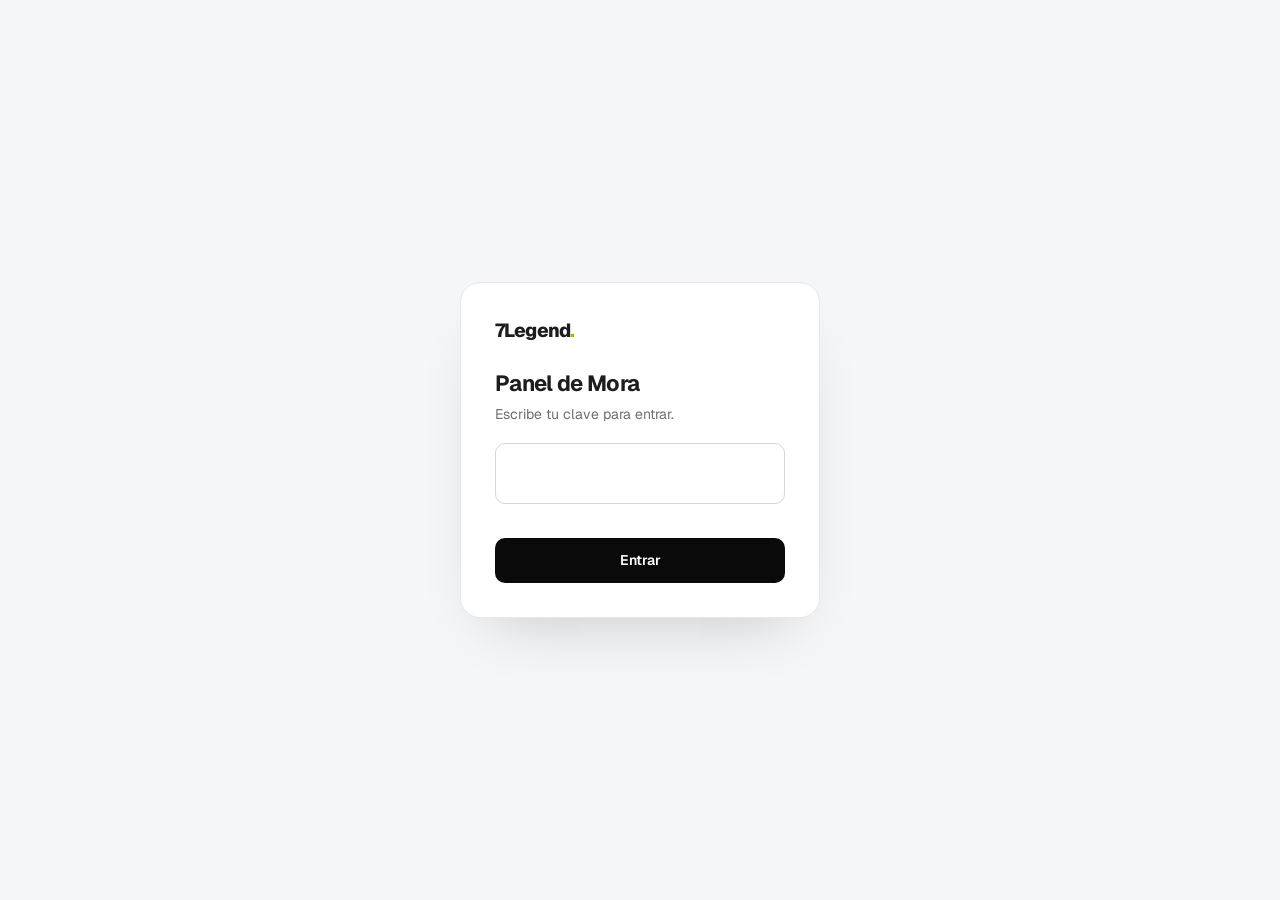
==== commit 22e644aa: "Update index.html" ====
--- a/panel/index.html
+++ b/panel/index.html
@@ -17,14 +17,18 @@
 <link rel="preconnect" href="https://fonts.googleapis.com">
 <link href="https://fonts.googleapis.com/css2?family=Geist:wght@400;500;600;700&display=swap" rel="stylesheet">
 <style>
-:root{--t:#1D1D1F;--t2:#3A3A3F;--g:#6E6E76;--g2:#9A9AA2;--l:#E6E7EB;--s:#F5F6F8;--b:#fff;--a:#1E6BFF;--ah:#155BE6;--as:#EAF1FF;
+:root{--t:#1D1D1F;--t2:#3A3A3F;--g:#6E6E76;--g2:#9A9AA2;--l:#E6E7EB;--s:#F5F6F8;--b:#fff;--a:#0A0A0A;--ah:#262626;--as:#F2FBD3;--lima:#D4FF2E;
   --r:#E5484D;--rs:#FDECEC;--v:#16A34A;--vs:#E8F7EE;--n:#F59E0B;--ns:#FEF5E6;--e:cubic-bezier(.22,1,.36,1)}
 *{box-sizing:border-box;margin:0;padding:0}
 body{font-family:Geist,system-ui,sans-serif;background:var(--s);color:var(--t);font-size:15px;line-height:1.5;-webkit-font-smoothing:antialiased}
 button,input,select,textarea{font:inherit;color:inherit}
 a{color:var(--a);text-decoration:none}
 :focus-visible{outline:2px solid var(--a);outline-offset:2px;border-radius:6px}
-.logo{font-weight:800;font-size:19px;letter-spacing:-.045em}.logo i{font-style:normal;color:var(--a)}
+.logo{font-weight:800;font-size:19px;letter-spacing:-.045em}.logo i{font-style:normal;color:#9BB800}
+.aud-tabla{display:grid;gap:8px}.aud-f{display:grid;grid-template-columns:1fr 92px;gap:6px;align-items:center}.aud-f b{font-size:13.5px;font-weight:600}.aud-f .campo{padding:7px 8px;font-size:13.5px}.aud-f input.campo{grid-column:1/-1}
+.aud-sub{font-size:12.5px;font-weight:700;color:#5D6B00;margin:16px 0 8px;text-transform:uppercase;letter-spacing:.04em}
+.aud-g{display:grid;grid-template-columns:1fr 1fr;gap:8px}.aud-g .campo{font-size:13.5px;padding:8px 10px}
+.btn.lima{background:var(--lima);color:#0A0A0A}.btn.lima:hover{background:#C4F000}
 .btn{display:inline-flex;align-items:center;justify-content:center;gap:7px;border:0;border-radius:10px;padding:9px 14px;font-weight:600;font-size:14px;cursor:pointer;background:var(--a);color:#fff;transition:background .2s,opacity .2s;white-space:nowrap}
 .btn:hover{background:var(--ah)}
 .btn.sec{background:#fff;color:var(--t);box-shadow:inset 0 0 0 1px var(--l)}
@@ -34,7 +38,7 @@
 .btn.mini{padding:6px 10px;font-size:13px;border-radius:8px}
 .btn[disabled]{opacity:.5;pointer-events:none}
 .campo{width:100%;border:1px solid #D5D7DD;border-radius:10px;padding:10px 12px;background:#fff;font-size:14.5px;transition:border-color .2s,box-shadow .2s}
-.campo:focus{outline:none;border-color:var(--a);box-shadow:0 0 0 3px rgba(30,107,255,.12)}
+.campo:focus{outline:none;border-color:var(--a);box-shadow:0 0 0 3px rgba(10,10,10,.12)}
 label.lb{display:block;font-size:13px;font-weight:500;color:var(--t2);margin:12px 0 6px}
 .ayuda{font-size:12.5px;color:var(--g);margin-top:4px}
 
@@ -86,7 +90,7 @@
 .acciones{display:flex;flex-wrap:wrap;gap:6px;margin-top:10px}
 .vacio{color:var(--g);font-size:14px;padding:18px;text-align:center;border:1px dashed var(--l);border-radius:12px;background:var(--s)}
 .pill{display:inline-block;font-size:12px;font-weight:600;padding:2px 9px;border-radius:999px;background:var(--s);color:var(--t2);white-space:nowrap}
-.pill.Diagnosticado{background:#EEF2FF;color:#4338CA}.pill.Agendado,.pill.Confirmada{background:var(--as);color:var(--a)}
+.pill.Diagnosticado{background:#EEF2FF;color:#4338CA}.pill[class*="Competencia"]{background:#F3F4F6;color:#6B7280;text-decoration:line-through}.aviso-falso{background:#F3F4F6;color:#4B5563;border-radius:10px;padding:10px 12px;font-size:13px}.pill.Agendado,.pill.Confirmada{background:var(--as);color:var(--a)}
 .pill.Cliente,.pill.Realizada{background:var(--vs);color:var(--v)}.pill.Seguimiento{background:#F3E8FF;color:#7E22CE}
 .pill.Perdido,.pill.Rechazada,.pill.Cancelada,.pill.Reembolsada{background:#EEE;color:#555}
 .pill.Reembolsar{background:var(--rs);color:var(--r)}.pill[class*="Por reprogramar"]{background:var(--ns);color:#B45309}
@@ -100,6 +104,9 @@
 .opcion b{display:block;font-size:15px}.opcion span{font-size:13px;color:var(--g)}
 .opcion.reco{border-color:#25D366;background:#F0FBF4}.opcion .tag{display:inline-block;font-size:11px;font-weight:700;color:#127A3A;background:#DDF5E6;border-radius:6px;padding:1px 6px;margin-left:6px;vertical-align:2px}
 .opcion em{display:block;font-style:normal;font-size:12.5px;color:var(--g2,#9A9AA2);margin-top:4px;white-space:nowrap;overflow:hidden;text-overflow:ellipsis}
+.con-f{border:1px solid var(--l);border-radius:12px;padding:12px 14px;margin-bottom:8px}.con-f b{display:block;font-size:14.5px}.con-f span{display:block;font-size:12.5px;color:var(--g);margin-top:2px}
+.con-planes{display:grid;gap:8px}.con-p{display:flex;align-items:center;gap:10px;border:1px solid var(--l);border-radius:12px;padding:12px 14px;cursor:pointer}
+.con-p:has(input:checked){border-color:var(--a);background:#EAF1FF}.con-p input{accent-color:var(--a)}.con-p b{min-width:62px}.con-p span{font-size:13.5px;color:var(--g)}
 .wa-txt{width:100%;min-height:220px;border:1px solid var(--l);border-radius:12px;padding:12px;font:inherit;font-size:14.5px;line-height:1.5;resize:vertical}
 .wa-pie{display:flex;gap:8px;margin-top:12px}.wa-pie .btn{flex:1;justify-content:center}
 .dias-m{display:grid;gap:12px;margin-bottom:14px}
@@ -135,10 +142,10 @@
 #velo.on{opacity:1;pointer-events:auto}
 #drawer{position:fixed;top:0;right:0;bottom:0;width:min(520px,100%);background:#fff;z-index:41;transform:translateX(100%);transition:transform .4s var(--e),visibility .4s;overflow-y:auto;visibility:hidden}
 #drawer.on{transform:none;visibility:visible;box-shadow:-20px 0 60px -20px rgba(0,0,0,.25)}
-.dr-top{position:sticky;top:0;background:#fff;padding:18px 22px;border-bottom:1px solid var(--l);display:flex;gap:12px;align-items:center;z-index:2}
+.dr-top{position:sticky;top:0;background:#fff;padding:calc(14px + env(safe-area-inset-top)) 22px 14px;border-bottom:1px solid var(--l);display:flex;gap:12px;align-items:center;z-index:2}
 .dr-top h3{font-size:18px;letter-spacing:-.02em;line-height:1.2}
 .dr-top p{color:var(--g);font-size:13px}
-.dr-top .x{margin-left:auto;background:var(--s);border:0;border-radius:8px;width:32px;height:32px;cursor:pointer;font-size:18px}
+.dr-top .x{margin-left:auto;background:var(--s);border:0;border-radius:10px;width:42px;height:42px;flex:none;cursor:pointer;font-size:22px;touch-action:manipulation}
 .dr-sec{padding:18px 22px;border-bottom:1px solid var(--l)}
 .dr-sec h4{font-size:13px;color:var(--g);font-weight:600;margin-bottom:10px}
 .llamada{background:var(--as);border-radius:12px;padding:14px;font-size:14.5px;color:#123B8F}
@@ -157,7 +164,7 @@
 .sw input:checked+i{background:var(--a)}.sw input:checked+i:after{transform:translateX(16px)}
 .horas{display:flex;flex-wrap:wrap;gap:6px;align-items:center}
 .chip{display:inline-flex;align-items:center;gap:6px;background:var(--as);color:var(--a);font-weight:600;font-size:13.5px;padding:5px 6px 5px 11px;border-radius:999px}
-.chip button{border:0;background:rgba(30,107,255,.15);color:var(--a);width:20px;height:20px;border-radius:50%;cursor:pointer;font-size:13px;line-height:1}
+.chip button{border:0;background:rgba(10,10,10,.15);color:var(--a);width:20px;height:20px;border-radius:50%;cursor:pointer;font-size:13px;line-height:1}
 .dia.off .chip{background:var(--s);color:var(--g2)}.dia.off .chip button{background:#E6E7EB;color:var(--g2)}
 .add{display:inline-flex;gap:6px}
 .add input{width:118px;padding:6px 8px;border-radius:8px}
@@ -167,7 +174,7 @@
 .slot:hover{border-color:var(--r);color:var(--r);text-decoration:line-through}
 .bloq{display:flex;justify-content:space-between;align-items:center;padding:8px 0;border-top:1px solid var(--l);font-size:14px}
 .guardar-bar{position:sticky;bottom:16px;margin-top:16px;display:flex;justify-content:flex-end}
-.guardar-bar .btn{box-shadow:0 10px 30px -10px rgba(30,107,255,.6);padding:12px 20px}
+.guardar-bar .btn{box-shadow:0 10px 30px -10px rgba(10,10,10,.6);padding:12px 20px}
 
 /* grilla de horarios */
 .atajos{display:flex;flex-wrap:wrap;gap:6px;margin-bottom:14px}
@@ -179,7 +186,7 @@
 .g-h.media{color:transparent}
 .g-h.media:after{content:"·";color:var(--g2)}
 .c{height:30px;border-radius:7px;background:var(--s);border:1px solid var(--l);touch-action:none;cursor:pointer;display:grid;place-items:center;font-size:11px;font-weight:600;color:transparent;transition:background .12s,border-color .12s,transform .12s}
-.c:hover{border-color:rgba(30,107,255,.5)}
+.c:hover{border-color:rgba(10,10,10,.5)}
 .c.on{background:var(--a);border-color:var(--a);color:#fff}
 .c.hora{margin-top:4px}
 .g-pie{display:flex;gap:14px;align-items:center;flex-wrap:wrap;margin-top:12px;font-size:13px}
@@ -187,7 +194,7 @@
 .g-pie b{margin-left:auto;font-weight:600;color:var(--v)}
 @media (max-width:520px){ .grilla{grid-template-columns:38px repeat(6,1fr);gap:2px} .c{height:28px;font-size:10px} .g-h{height:28px;line-height:28px} .g-dia{top:calc(env(safe-area-inset-top) + 96px)} }
 /* avisos push */
-.aviso-push{display:flex;gap:14px;align-items:center;background:var(--as);border:1px solid rgba(30,107,255,.25);border-radius:16px;padding:14px 16px;margin-bottom:18px}
+.aviso-push{display:flex;gap:14px;align-items:center;background:var(--as);border:1px solid rgba(10,10,10,.25);border-radius:16px;padding:14px 16px;margin-bottom:18px}
 .aviso-push p{flex:1;font-size:14px;color:#123B8F}
 .aviso-push p b{display:block;font-size:15px}
 .estado-push{font-size:13.5px;margin-top:10px;color:var(--g)}
@@ -196,7 +203,26 @@
 #toast{position:fixed;left:50%;bottom:24px;transform:translate(-50%,30px);background:var(--t);color:#fff;padding:12px 18px;border-radius:12px;font-size:14px;opacity:0;transition:all .35s var(--e);z-index:60;pointer-events:none;max-width:90vw}
 #toast.on{opacity:1;transform:translate(-50%,0)}
 #toast.mal{background:var(--r)}
-.cargando{opacity:.55;pointer-events:none}
+.cargando{pointer-events:none}
+/* pantalla de entrada */
+#splash{position:fixed;inset:0;z-index:100;background:#fff;display:flex;flex-direction:column;align-items:center;justify-content:center;gap:22px;transition:opacity .45s var(--e,ease),visibility .45s}
+#splash.fuera{opacity:0;visibility:hidden}
+#splash .marca{font-weight:800;font-size:44px;letter-spacing:-.05em;display:flex;align-items:baseline}
+#splash .marca span{display:inline-block;opacity:0;transform:translateY(14px);animation:letra .55s cubic-bezier(.22,1,.36,1) forwards}
+#splash .marca i{font-style:normal;color:var(--a,#1E6BFF);display:inline-block;transform:scale(0);animation:punto .5s .6s cubic-bezier(.34,1.56,.64,1) forwards,late2 1.4s 1.2s ease-in-out infinite}
+@keyframes letra{to{opacity:1;transform:none}}
+@keyframes punto{to{transform:scale(1)}}
+@keyframes late2{50%{transform:scale(1.35)}}
+#splash .barra{width:140px;height:3px;border-radius:3px;background:#EEF0F4;overflow:hidden}
+#splash .barra b{display:block;height:100%;width:40%;border-radius:3px;background:var(--a,#1E6BFF);animation:corre 1.1s ease-in-out infinite}
+#splash p{font-size:13.5px;color:var(--g,#6E6E76);min-height:20px;transition:opacity .3s}
+@keyframes corre{0%{transform:translateX(-110%)}100%{transform:translateX(260%)}}
+/* barra de actualización (datos ya visibles) */
+#prog{position:fixed;top:0;left:0;right:0;height:3px;z-index:60;overflow:hidden;pointer-events:none;opacity:0;transition:opacity .3s}
+#prog b{display:block;height:100%;width:35%;background:linear-gradient(90deg,transparent,var(--a,#1E6BFF),transparent);animation:corre 1s ease-in-out infinite}
+body.actualizando #prog{opacity:1}
+body.actualizando #actualizado{color:var(--a,#1E6BFF)}
+@media(prefers-reduced-motion:reduce){#splash .marca span,#splash .marca i{animation:none;opacity:1;transform:none}#splash .barra b,#prog b{animation-duration:2.4s}}
 
 @media (max-width:900px){
   .kpis{grid-template-columns:repeat(3,1fr)}
@@ -222,6 +248,8 @@
   </div>
 </section>
 
+<div id="splash" aria-live="polite"><div class="marca"><span style="animation-delay:0ms">7</span><span style="animation-delay:45ms">L</span><span style="animation-delay:90ms">e</span><span style="animation-delay:135ms">g</span><span style="animation-delay:180ms">e</span><span style="animation-delay:225ms">n</span><span style="animation-delay:270ms">d</span><i>.</i></div><div class="barra"><b></b></div><p id="splashTxt">Cargando tu panel…</p></div>
+<div id="prog"><b></b></div>
 <!-- APP -->
 <section id="app">
   <header class="top">
@@ -379,7 +407,9 @@
 <script>
 const $=id=>document.getElementById(id);
 const h=s=>String(s==null?'':s).replace(/[&<>"]/g,c=>({'&':'&amp;','<':'&lt;','>':'&gt;','"':'&quot;'}[c]));
-const ESTADOS=['Diagnosticado','Pagó asesoría','Agendado','Asistió','Cliente','Seguimiento','No asistió','Perdido'];
+const FALSO='Competencia o falso';
+const ESTADOS=['Diagnosticado','Pagó asesoría','Agendado','Asistió','Cliente','Seguimiento','No asistió','Perdido',FALSO];
+const reales=()=>D.leads.filter(l=>l.estado!==FALSO);
 const MESES=['ene','feb','mar','abr','may','jun','jul','ago','set','oct','nov','dic'];
 let PIN='', D=null, HOR=[];
 
@@ -403,7 +433,7 @@
 }
 $('entrar').onclick=()=>entrar($('pin').value.trim());
 $('pin').addEventListener('keydown',e=>{ if(e.key==='Enter') entrar($('pin').value.trim()); });
-const guardado=leePin(); if(guardado) entrar(guardado);
+/* el arranque está al final del script */
 
 /* ── tabs ── */
 document.querySelectorAll('.tab').forEach(t=>t.onclick=()=>{
@@ -411,17 +441,33 @@
   document.querySelectorAll('.vista').forEach(v=>v.classList.toggle('on',v.id==='v-'+t.dataset.v));
 });
 $('refrescar').onclick=()=>cargar(true);
-$('salir').onclick=()=>{ try{localStorage.removeItem('mora_pin')}catch(e){} location.reload(); };
+$('salir').onclick=salirPanel;
 document.addEventListener('visibilitychange',()=>{ if(document.visibilityState==='visible'&&PIN&&D) cargar(); });
 if('serviceWorker' in navigator) navigator.serviceWorker.register('sw.js').catch(()=>{});
 
+/* Carga rápida: muestra al instante lo último guardado en este dispositivo y lo actualiza en segundo plano */
+var CACHE_K='panel_cache_v1';
+function leeCache(){ try{ return JSON.parse(localStorage.getItem(CACHE_K)||'null'); }catch(e){ return null; } }
+function guardaCache(d){ try{ localStorage.setItem(CACHE_K,JSON.stringify(d)); }catch(e){} }
+function ocultarSplash(){ const s=$('splash'); if(s&&!s.classList.contains('fuera')){ s.classList.add('fuera'); setTimeout(()=>s.remove(),500); } }
+var cargandoYa=null;
 async function cargar(aviso){
-  document.body.classList.add('cargando');
-  try{ D=await run('adm_data'); HOR=JSON.parse(JSON.stringify(D.horarios)); pintarTodo(); if(aviso) toast('Datos actualizados');
-    const q=new URLSearchParams(location.search).get('lead'); if(q&&leadPor(q)){ history.replaceState(null,'',location.pathname); abrirLead(q); } }
-  catch(e){ toast(e.message,true); }
-  document.body.classList.remove('cargando');
-}
+  if(cargandoYa) return cargandoYa;
+  document.body.classList.add('actualizando'); if(D) $('actualizado').textContent='Actualizando…';
+  cargandoYa=(async()=>{
+    try{ const nuevo=await run('adm_data'); D=nuevo; guardaCache(D); HOR=JSON.parse(JSON.stringify(D.horarios));
+      const dr=$('drawer').classList.contains('on')&&$('drawer').dataset.abierto; pintarTodo(); if(dr) abrirLead(dr);
+      if(aviso) toast('Datos actualizados');
+      const q=new URLSearchParams(location.search).get('lead'); if(q&&leadPor(q)){ history.replaceState(null,'',location.pathname); abrirLead(q); } }
+    catch(e){
+      if(/clave/i.test(e.message)){ salirPanel(); return; }
+      toast(D?'Sin conexión: mostrando los últimos datos guardados':e.message,true); if(D) $('actualizado').textContent='Sin actualizar';
+    }
+    finally{ document.body.classList.remove('actualizando'); ocultarSplash(); cargandoYa=null; }
+  })();
+  return cargandoYa;
+}
+function salirPanel(){ try{ localStorage.removeItem('mora_pin'); localStorage.removeItem(CACHE_K); }catch(e){} location.reload(); }
 function pintarTodo(){ $('actualizado').textContent='Actualizado '+D.hoy.slice(11); kpis(); hoy(); leads(); anuncios(); reservas(); horarios(); ajustes(); }
 
 /* ── utilidades ── */
@@ -434,11 +480,13 @@
 
 /* ── KPIs ── */
 const enLlamada=r=>r.metodo==='En llamada';
-const pagada=r=>['Confirmada','Realizada','No asistió'].includes(r.estado)&&!enLlamada(r);
-const opTxt=r=>enLlamada(r)?'<b style="color:#B45309">Paga S/'+h((D.config&&D.config.precio)||49)+' en la videollamada</b>':'Operación <span class="op">'+h(r.operacion)+'</span>';
-const btnPago=r=>enLlamada(r)&&['Confirmada','Realizada'].includes(r.estado)?`<button class="btn ok mini" data-acc="pago_llamada" data-id="${h(r.reserva_id)}">Pagó S/${h(D.config.precio||49)}</button>`:'';
+const esAudit=r=>r.metodo==='Auditoría gratis';
+const sinCobro=r=>enLlamada(r)||esAudit(r);
+const pagada=r=>['Confirmada','Realizada','No asistió'].includes(r.estado)&&!sinCobro(r);
+const opTxt=r=>esAudit(r)?'<b style="color:#127A3A">🦷 Auditoría gratuita · sin cobro</b>':enLlamada(r)?'<b style="color:#B45309">Paga S/'+h((D.config&&D.config.precio)||250)+' en la videollamada</b>':'Operación <span class="op">'+h(r.operacion)+'</span>';
+const btnPago=r=>enLlamada(r)&&['Confirmada','Realizada'].includes(r.estado)?`<button class="btn ok mini" data-acc="pago_llamada" data-id="${h(r.reserva_id)}">Pagó S/${h(D.config.precio||250)}</button>`:'';
 function kpis(){
-  const L=D.leads, R=D.reservas, hace7=new Date(Date.now()-7*864e5).toISOString().slice(0,10);
+  const L=reales(), R=D.reservas, hace7=new Date(Date.now()-7*864e5).toISOString().slice(0,10);
   const porVer=R.filter(r=>r.estado==='Por verificar').length;
   const prox=R.filter(r=>r.estado==='Confirmada'&&esFutura(r)).length;
   const clientes=L.filter(l=>l.estado==='Cliente');
@@ -464,7 +512,7 @@
       <button class="btn sec mini" data-acc="no_asistio" data-id="${h(r.reserva_id)}">No asistió</button>`;
   return `<div class="item">${fechaBox(r.fecha,r.hora)}<div class="info">
     <strong>${h(r.nombre)}${r.negocio?` · <span style="font-weight:500;color:var(--g)">${h(r.negocio)}</span>`:''}</strong>
-    <p>${enLlamada(r)?opTxt(r):h(r.metodo)+' · '+h(r.monto)+' · '+opTxt(r)}</p>
+    <p>${sinCobro(r)?opTxt(r):h(r.metodo)+' · '+h(r.monto)+' · '+opTxt(r)}</p>
     <div class="acciones">${acc}<button class="btn wa mini" data-wa-res="${h(r.reserva_id)}">WhatsApp ▾</button></div></div></div>`;
 }
 function hoy(){
@@ -473,7 +521,7 @@
   $('porVerificar').innerHTML=ver.length?ver.map(r=>tarjetaRes(r,'verificar')).join(''):'<div class="vacio">Todo al día. No hay pagos por verificar.</div>';
   const prox=R.filter(r=>r.estado==='Confirmada'&&esFutura(r)).sort((a,b)=>(a.fecha+a.hora).localeCompare(b.fecha+b.hora));
   $('proximas').innerHTML=prox.length?prox.map(r=>tarjetaRes(r,'proxima')).join(''):'<div class="vacio">Aún no tienes asesorías confirmadas.</div>';
-  $('ultimos').innerHTML=D.leads.length?D.leads.slice(0,8).map(l=>`<div class="item" style="cursor:pointer;align-items:center" data-lead="${h(l.lead_id)}">
+  $('ultimos').innerHTML=reales().length?reales().slice(0,8).map(l=>`<div class="item" style="cursor:pointer;align-items:center" data-lead="${h(l.lead_id)}">
     <span class="score ${scoreCls(l.puntaje)}">${h(l.puntaje||'–')}</span>
     <div class="info"><strong>${h(l.nombre)} <span style="font-weight:500;color:var(--g)">· ${h(l.negocio)}</span></strong><p>${h(l.rubro)} · ${h(l.fecha)}</p></div>
     <span class="pill ${h(l.pago==='Por verificar'?'verificar':l.estado)}">${h(l.pago==='Por verificar'?'Pago por verificar':l.estado||'—')}</span></div>`).join(''):'<div class="vacio">Todavía no hay leads. Llegarán desde tu landing.</div>';
@@ -503,9 +551,12 @@
 function plantillasWa(l,r){
   const c=D.config||{}, n=String((r&&r.nombre)||(l&&l.nombre)||'').trim().split(' ')[0]||'', neg=(l&&l.negocio)||(r&&r.negocio)||'tu negocio';
   const fuga=String((l&&l.hallazgos)||'').split('\n').map(x=>x.replace(/^[•\-\s]+/,'').trim()).filter(Boolean)[0]||'';
-  const meet=c.zoom||'[link de Meet]', P=c.precio||49, fecha=r?(r.label||r.fecha):'', hora=r?r.hora:'', fl=fecha?fecha.charAt(0).toLowerCase()+fecha.slice(1):'';
+  const meet=c.zoom||'[link de Meet]', P=c.precio||250, fecha=r?(r.label||r.fecha):'', hora=r?r.hora:'', fl=fecha?fecha.charAt(0).toLowerCase()+fecha.slice(1):'';
   const plan=l&&l.plan==='Legend'?['Legend',c.planLegend||2100]:l&&l.plan==='Basic'?['Basic',c.planBasic||550]:['PRO',c.planPRO||1100];
   const T=[];
+  const con=l&&(D.contratos||[]).filter(x=>x.lead_id===l.lead_id&&['Enviado','Visto'].includes(x.estado)).sort((a,b)=>b.creado.localeCompare(a.creado))[0];
+  if(con) T.push({id:'contrato',t:'Contrato para firmar',c:con.estado==='Visto'?'Lo abrió pero aún no firma':'Le enviaste el contrato',
+    m:con.estado==='Visto'?`Hola ${n}, vi que abriste el contrato 🙌 ¿Te quedó alguna duda? Si todo está bien, lo firmas desde aquí en 3 minutos:\n${con.url}`:`Hola ${n}, te acabo de enviar el contrato del Plan ${con.plan} a tu correo 📩 También puedes abrirlo aquí:\n${con.url}\n\nLo revisas, completas tus datos y firmas desde el celular en 3 minutos.`});
   if(!r){
     T.push({id:'contacto',t:'Primer contacto',c:'Lead nuevo que no reservó (mejor en la primera hora)',
       m:`Hola ${n} 👋 Soy Carlos Moreno, de 7Legend. Vi tu diagnóstico de ${neg}${fuga?`: lo que más ventas te está costando es «${fuga}»`:''}. Tiene solución.\n\n¿Lo revisamos juntos en una videollamada de 60 minutos? Reservas tu horario aquí y pagas S/${P} en la videollamada, no antes:\n${URL_RES(l&&l.lead_id)}`});
@@ -538,10 +589,32 @@
     T.push({id:'noasistio',t:'No se conectó',c:'Si no asistió',
       m:`Hola ${n}, te esperé hoy a las ${hora} y no pudimos conectarnos. ¿Todo bien? Si quieres, la movemos: dime qué día y hora te acomoda.`});
   }
+  const dental=(l&&esDental(l))||(r&&esAudit(r));
+  if(dental){
+    /* versión para doctores (auditoría gratuita): mismos ids, textos nuevos, sin cobros */
+    const dr=`Dr(a). ${n}`, linkAud=`${URL_RES(l&&l.lead_id)}${l&&l.lead_id?'&':'?'}oferta=auditoria`;
+    const D2={
+      contacto:`Hola ${dr} 👋 Soy Carlos Moreno, de 7Legend. Vi el diagnóstico de ${neg}${fuga?`: lo que más pacientes le está costando es «${fuga}»`:''}.\n\nSu clínica califica para la auditoría gratuita de este mes (valor S/${P}): nos hacemos pasar por un paciente, analizamos su marketing y le muestro dónde se pierden las evaluaciones.\n\nPuede elegir su horario aquí:\n${linkAud}`,
+      seguimiento:`Hola ${dr}, ¿pudo ver el diagnóstico de ${neg}? Me quedan pocos cupos de auditoría gratuita este mes y quería separarle uno antes de que se acaben 👇\n${linkAud}`,
+      guia:`Hola ${dr}, gracias por hacer el diagnóstico de ${neg} 🙌 Por ahora su clínica no entra en los cupos de auditoría de este mes, pero le dejo una guía gratuita con los 5 ajustes que más pacientes recuperan:\nhttps://asesoria.7legend.app/guia.html\n\nCualquier duda, escríbame por aquí.`,
+      presentar:`Hola ${dr} 👋 Soy Carlos Moreno, de 7Legend. Vi que reservó su auditoría gratuita para el ${fl} a las ${hora}.\n\nAntes de la reunión voy a analizar su marketing y la experiencia de un paciente nuevo en su clínica, para llevarle hallazgos concretos.\n\nLe llegó el link de Google Meet a su correo. ¿Me confirma que nos vemos?`,
+      r24:`Hola ${dr}, le recuerdo nuestra auditoría de mañana, ${fl} a las ${hora} 🗓️\n\nLink: ${meet}\n\nYa tengo listos los resultados del análisis. Si puede, conéctese desde una computadora. ¿Todo bien para mañana?`,
+      r1:`Hola ${dr}, en 1 hora nos vemos para su auditoría 👉 ${meet}\n\nLe muestro todo en pantalla, así que mejor desde una computadora.`,
+      conectado:`Hola ${dr}, ya estoy en la reunión con los resultados de su clínica 👉 ${meet}\n\n¿Se conecta?`,
+      gracias:`Gracias por su tiempo hoy, ${dr} 🙌 Le resumo lo que vimos en la auditoría:\n\n1. Paciente incógnito: \n2. Marketing: \n3. Prioridad n.º 1: \n\nCualquier duda, escríbame por aquí.`,
+      plan:`Hola ${dr}, ¿pudo avanzar con lo que vimos en la auditoría? Si quiere que lo implementemos juntos (Mora respondiendo a sus pacientes 24/7, guion para su equipo y seguimiento de cada evaluación), arrancamos esta semana con el Plan ${plan[0]} (S/${Number(plan[1]).toLocaleString('en-US')}${plan[0]==='Basic'?'':' al mes'}). ¿Le parece si lo vemos?`,
+      noasistio:`Hola ${dr}, le esperé hoy a las ${hora} para su auditoría y no pudimos conectarnos. ¿Todo bien? Ya tengo los resultados de su clínica; si quiere, la movemos: dígame qué día y hora le acomoda.`
+    };
+    T.forEach(x=>{ if(D2[x.id]) x.m=D2[x.id]; });
+    if(r) T.splice(T.findIndex(x=>x.id==='gracias')>-1?T.findIndex(x=>x.id==='gracias'):T.length,0,{id:'incognito_hecho',t:'Incógnito listo',c:'El día antes, si aún no confirma',
+      m:`Hola ${dr}, ya le escribimos a su clínica como paciente y terminamos el análisis de su marketing 🕵️\n\nHay cosas que le van a interesar. Se las muestro el ${fl} a las ${hora}. ¿Me confirma?`});
+    return T.filter(x=>!/^pago_/.test(x.id));
+  }
   return T;
 }
 function waRecomendado(l,r){
   const c0=D.config||{};
+  if(l&&(D.contratos||[]).some(x=>x.lead_id===l.lead_id&&['Enviado','Visto'].includes(x.estado))) return 'contrato';
   if(!r) return String((l&&l.califica)||'').toUpperCase()==='NO'?'guia':'contacto';
   const ini=new Date(r.fecha+'T'+(r.hora||'00:00')+':00-05:00').getTime(), m=(ini-Date.now())/60e3;
   if(r.estado==='No asistió') return 'noasistio';
@@ -577,7 +650,7 @@
 const resPor=id=>D.reservas.find(r=>r.reserva_id===id)||{};
 function elegirPago(id){
   const r=resPor(id);
-  modal(`<h3>${h(r.nombre)} pagó S/${h(D.config.precio||49)}</h3><p class="sub">¿Con qué medio pagó?</p>
+  modal(`<h3>${h(r.nombre)} pagó S/${h(D.config.precio||250)}</h3><p class="sub">¿Con qué medio pagó?</p>
     ${['Yape','Plin','PayPal'].map(m=>`<button class="opcion" data-m="${m}"><b>${m}</b></button>`).join('')}
     <div class="pie-m"><button class="btn sec" data-cerrar>Volver</button></div>`);
   $('modalCaja').querySelectorAll('[data-m]').forEach(b=>b.onclick=async()=>{
@@ -590,7 +663,7 @@
   const r=resPor(id);
   modal(`<h3>Cancelar la asesoría de ${h(r.nombre)}</h3><p class="sub">${h(r.label||r.fecha)} · ${h(r.hora)}. El horario quedará libre. ¿Qué le ofreces?</p>
     <button class="opcion" data-modo="reprogramar"><b>Que elija otro horario</b><span>Le llega un correo y un WhatsApp con un enlace para elegir su nuevo horario, sin volver a pagar.</span></button>
-    <button class="opcion" data-modo="reembolso">${enLlamada(r)?'<b>Cancelar y avisarle</b><span>Todavía no pagó: solo le avisas que se cancela y le ofreces otro horario.</span>':'<b>Devolverle el pago</b><span>Le llega la confirmación del reembolso y la reserva queda en "Reembolsar" para que no se te olvide.</span>'}</button>
+    <button class="opcion" data-modo="reembolso">${sinCobro(r)?'<b>Cancelar y avisarle</b><span>Todavía no pagó: solo le avisas que se cancela y le ofreces otro horario.</span>':'<b>Devolverle el pago</b><span>Le llega la confirmación del reembolso y la reserva queda en "Reembolsar" para que no se te olvide.</span>'}</button>
     <button class="opcion" data-modo=""><b>Solo cancelar</b><span>Sin avisarle. Tú le escribes.</span></button>
     <div class="pie-m"><button class="btn sec" data-cerrar>Volver</button></div>`);
   $('modalCaja').querySelectorAll('[data-modo]').forEach(b=>b.onclick=async()=>{
@@ -640,7 +713,7 @@
   const nom=a=>String(a||'').trim()||'Sin anuncio (directo u orgánico)';
   const M={}, fila=a=>M[a]||(M[a]={a,c:'',v:0,i:0,l:0,ag:0,p:0,cl:0,mrr:0});
   (D.visitas||[]).filter(x=>x.f>=desde&&x.f<=hoyF).forEach(x=>{ const o=fila(nom(x.a)); o.v+=x.v; o.i+=x.i; if(x.c) o.c=x.c; });
-  D.leads.filter(l=>(l.fecha||'').slice(0,10)>=desde&&(l.fecha||'').slice(0,10)<=hoyF).forEach(l=>{
+  reales().filter(l=>(l.fecha||'').slice(0,10)>=desde&&(l.fecha||'').slice(0,10)<=hoyF).forEach(l=>{
     const o=fila(nom(l.utm_content)); o.l++; if(l.utm_campaign) o.c=l.utm_campaign;
     if(D.reservas.some(r=>r.lead_id===l.lead_id&&['Confirmada','Realizada','No asistió'].includes(r.estado))) o.ag++;
     if(D.reservas.some(r=>r.lead_id===l.lead_id&&pagada(r))) o.p++;
@@ -660,7 +733,7 @@
 $('fRango').onchange=anuncios;
 
 function abrirLead(id){
-  const l=leadPor(id); if(!l) return;
+  const l=leadPor(id); if(!l) return; $('drawer').dataset.abierto=id;
   const res=D.reservas.filter(r=>r.lead_id===id);
   const nombre=(l.nombre||'').split(' ')[0];
   const sel=(campo,opts)=>`<select class="campo" data-campo="${campo}"><option value=""></option>${opts.map(o=>`<option ${l[campo]===o?'selected':''}>${o}</option>`).join('')}</select>`;
@@ -669,14 +742,17 @@
     <div class="dr-sec"><div class="acciones" style="margin:0">
       <button class="btn wa" data-wa-lead="${h(l.lead_id)}">Escribir por WhatsApp ▾</button>
       <a class="btn sec" href="presentacion.html?lead=${encodeURIComponent(l.lead_id)}" target="_blank">Presentar</a>
-      ${l.email?`<a class="btn sec" href="mailto:${h(l.email)}">${h(l.email)}</a>`:''}</div></div>
+      ${l.email?`<a class="btn sec" href="mailto:${h(l.email)}">${h(l.email)}</a>`:''}${l.instagram?`<a class="btn sec" target="_blank" rel="noopener" href="${h(/^@/.test(l.instagram)?'https://instagram.com/'+l.instagram.slice(1):(/^https?:/.test(l.instagram)?l.instagram:'https://'+l.instagram))}">${h(l.instagram)} ↗</a>`:''}</div></div>
+    ${l.estado===FALSO?`<div class="dr-sec"><div class="aviso-falso">Marcado como competencia o lead falso: no cuenta en tus métricas ni recibe avisos.</div></div>`:''}
     ${l.angulo_venta?`<div class="dr-sec"><h4>Para tu llamada</h4><div class="llamada">${h(l.angulo_venta)}</div></div>`:''}
     <div class="dr-sec"><h4>Diagnóstico · ${h(l.nivel)}</h4>${String(l.hallazgos||'').split('\n').filter(Boolean).map(x=>`<div class="hall">${h(x)}</div>`).join('')||'<p class="ayuda">Sin hallazgos.</p>'}</div>
     <div class="dr-sec"><h4>Lo que respondió</h4><dl class="resp">
-      ${[['Pilares','pilares'],['Resultado','resultado'],['Responde en','tiempo_respuesta'],['Filtro','filtro'],['Ante el precio','estructura'],['Registro','registro'],['Inversión','inversion'],['Rubro','rubro'],['Ticket','ticket'],['Facturación','facturacion'],['Frustración','frustracion'],['Anuncios','objetivo'],['Seguimiento','seguimiento'],['Anuncio','utm_content']].map(([a,b])=>l[b]?`<dt>${a}</dt><dd>${h(l[b])}</dd>`:'').join('')}
+      ${[['Oferta','oferta'],['Especialidad','especialidad'],['Rol','rol'],['Consultas/mes','mensajes_mes'],['Implementaría','compromiso'],['Instagram / web','instagram'],['Pilares','pilares'],['Resultado','resultado'],['Responde en','tiempo_respuesta'],['Filtro','filtro'],['Ante el precio','estructura'],['Registro','registro'],['Inversión','inversion'],['Rubro','rubro'],['Ticket','ticket'],['Facturación','facturacion'],['Frustración','frustracion'],['Anuncios','objetivo'],['Seguimiento','seguimiento'],['Anuncio','utm_content']].map(([a,b])=>l[b]?`<dt>${a}</dt><dd>${h(l[b])}</dd>`:'').join('')}
     </dl></div>
-    ${res.length?`<div class="dr-sec"><h4>Reservas</h4>${res.map(r=>`<div class="item">${fechaBox(r.fecha,r.hora)}<div class="info"><strong><span class="pill ${h(r.estado)}">${h(r.estado)}</span></strong><p>${enLlamada(r)?opTxt(r):h(r.metodo)+' · <span class="op">'+h(r.operacion)+'</span>'}</p>
+    ${res.length?`<div class="dr-sec"><h4>Reservas</h4>${res.map(r=>`<div class="item">${fechaBox(r.fecha,r.hora)}<div class="info"><strong><span class="pill ${h(r.estado)}">${h(r.estado)}</span></strong><p>${sinCobro(r)?opTxt(r):h(r.metodo)+' · <span class="op">'+h(r.operacion)+'</span>'}</p>
       ${r.estado==='Por verificar'||r.estado==='Confirmada'?`<div class="acciones">${r.estado==='Por verificar'?`<button class="btn ok mini" data-acc="confirmar" data-id="${h(r.reserva_id)}">Confirmar pago</button>`:''}<button class="btn sec mini" data-acc="reprogramar" data-id="${h(r.reserva_id)}">Reprogramar</button><button class="btn sec mini" data-acc="cancelar" data-id="${h(r.reserva_id)}">Cancelar</button></div>`:''}</div></div>`).join('')}</div>`:''}
+    ${esDental(l)?audHTML(l):''}
+    <div class="dr-sec"><h4>Contrato</h4>${contratoHTML(l)}</div>
     <div class="dr-sec"><h4>Gestión</h4><div class="gestion">
       <div><label class="lb">Estado</label>${sel('estado',ESTADOS)}</div>
       <div><label class="lb">Resultado de la llamada</label>${sel('resultado_llamada',['Cerró','Lo pensará','No califica','No le interesa','Reagendar'])}</div>
@@ -686,6 +762,14 @@
     <p class="ayuda">Si marcas "Cerró", pasa a Cliente. Al elegir un plan se completa el MRR.</p></div>`;
   $('drawer').classList.add('on'); $('velo').classList.add('on');
   $('cerrarDr').onclick=cerrarLead;
+  if($('guardarAud')) $('guardarAud').onclick=async()=>{
+    const q=s=>$('drawer').querySelector(s), I={canal:q('[data-aud="canal"]').value,fecha:q('[data-aud="fecha"]').value,items:{},comentario:q('[data-aud="comentario"]').value.trim()};
+    AUD_INC.forEach(([k])=>{ const v=q(`[data-inc="${k}"]`).value; I.items[k]={ok:v===''?null:+v,nota:q(`[data-nota="${k}"]`).value.trim()}; });
+    const M={}; AUD_MKT.forEach(([k])=>{ M[k]={bien:q(`[data-mk="${k}-bien"]`).value.trim(),mal:q(`[data-mk="${k}-mal"]`).value.trim()}; });
+    $('guardarAud').disabled=true;
+    try{ await run('adm_lead',id,{incognito:JSON.stringify(I),marketing:JSON.stringify(M)}); toast('Auditoría guardada ✓ Ya aparece en la presentación'); await cargar(); abrirLead(id); }
+    catch(e){ toast(e.message,true); $('guardarAud').disabled=false; }
+  };
   $('guardarLead').onclick=async()=>{
     const c={}; $('drawer').querySelectorAll('[data-campo]').forEach(el=>{ if(el.value!==(l[el.dataset.campo]||'')) c[el.dataset.campo]=el.value; });
     if(!Object.keys(c).length) return toast('No hay cambios');
@@ -693,8 +777,68 @@
     try{ await run('adm_lead',id,c); toast('Lead actualizado'); await cargar(); abrirLead(id); }catch(e){ toast(e.message,true); $('guardarLead').disabled=false; }
   };
 }
+/* ── AUDITORÍA DENTAL: resultado del incógnito y del análisis de marketing (alimenta la presentación) ── */
+const AUD_INC=[['resp','Primera respuesta','Ej: 3 h 12 min'],['trato','Saludo y trato','Ej: cordial, se presentó'],['necesidad','Preguntan qué necesita','Ej: no preguntaron nada'],['precio','Precio explicado con valor','Ej: solo la cifra'],['evaluacion','Lo invitan a la evaluación','Ej: no me invitaron'],['seguimiento','Seguimiento (48 h)','Ej: nadie volvió a escribir']];
+const AUD_MKT=[['anuncios','Anuncios'],['instagram','Instagram'],['web','Web y Google']];
+const esDental=l=>l.oferta==='auditoria_dental'||/^Clínica dental/i.test(String(l.rubro||''))||(D.reservas||[]).some(r=>r.lead_id===l.lead_id&&r.metodo==='Auditoría gratis');
+const jsn=t=>{ try{ const o=JSON.parse(t||''); return o&&typeof o==='object'?o:{}; }catch(e){ return {}; } };
+function audHTML(l){
+  const I=jsn(l.incognito), it=I.items||{}, M=jsn(l.marketing);
+  const op=(v,o,t)=>`<option value="${o}" ${String(v)===o?'selected':''}>${t}</option>`;
+  return `<div class="dr-sec"><h4>Auditoría · se muestra en la presentación</h4>
+    <div class="aud-sub" style="margin-top:0">Paciente incógnito</div>
+    <div class="aud-g" style="margin-bottom:10px"><select class="campo" data-aud="canal">${['WhatsApp','Instagram','Facebook','Llamada'].map(c=>`<option ${I.canal===c?'selected':''}>${c}</option>`).join('')}</select><input class="campo" data-aud="fecha" type="date" value="${h(I.fecha||'')}"></div>
+    <div class="aud-tabla">${AUD_INC.map(([k,t,ph])=>{ const r=it[k]||{}, v=r.ok==null?'':String(+r.ok); return `<div class="aud-f"><b>${t}</b><select class="campo" data-inc="${k}">${op(v,'','–')}${op(v,'1','✓ Bien')}${op(v,'0','✕ Mal')}</select><input class="campo" data-nota="${k}" placeholder="${ph}" value="${h(r.nota||'')}"></div>`; }).join('')}</div>
+    <textarea class="campo" data-aud="comentario" rows="2" style="margin-top:8px" placeholder="Lo que sintió el paciente, en una frase (sale en grande en la presentación)">${h(I.comentario||'')}</textarea>
+    <div class="aud-sub">Análisis de marketing</div>
+    ${AUD_MKT.map(([k,t])=>{ const m=M[k]||{}; return `<b style="font-size:13.5px">${t}</b><div class="aud-g" style="margin:6px 0 10px"><input class="campo" data-mk="${k}-bien" placeholder="Funciona…" value="${h(m.bien||'')}"><input class="campo" data-mk="${k}-mal" placeholder="Te frena…" value="${h(m.mal||'')}"></div>`; }).join('')}
+    <button class="btn lima" id="guardarAud" style="width:100%">Guardar auditoría</button>
+    <p class="ayuda">Llénalo antes de la reunión. Las láminas "Paciente incógnito" y "Tu marketing" se arman solas.</p></div>`;
+}
+/* ── CONTRATOS: enviar para firma electrónica y seguir su estado ── */
+const CON_ICO={Enviado:'📩',Visto:'👀',Firmado:'✅',Anulado:'—'};
+function contratoHTML(l){
+  const C=(D.contratos||[]).filter(c=>c.lead_id===l.lead_id).sort((a,b)=>b.creado.localeCompare(a.creado));
+  const vivo=C.find(c=>c.estado!=='Anulado');
+  const filas=C.map(c=>`<div class="con-f"><div><b>${CON_ICO[c.estado]||''} ${h(c.estado)} · Plan ${h(c.plan)}</b>
+      <span>${h(c.id)} · enviado ${h(c.creado)}${c.visto?' · abierto '+h(c.visto):''}${c.firmado?' · firmado '+h(c.firmado.slice(0,16)):''}</span></div>
+      <div class="acciones" style="margin:6px 0 0">${c.estado==='Firmado'&&c.pdf?`<a class="btn ok mini" href="${h(c.pdf)}" target="_blank" rel="noopener">Ver PDF firmado</a>`:''}
+      ${['Enviado','Visto'].includes(c.estado)?`<button class="btn sec mini" data-con="reenviar" data-cid="${h(c.id)}">Reenviar correo</button><button class="btn sec mini" data-con-copiar="${h(c.url)}">Copiar enlace</button><button class="btn sec mini" data-con="anular" data-cid="${h(c.id)}">Anular</button>`:''}</div></div>`).join('');
+  return (filas||'<p class="ayuda">Aún no le enviaste contrato.</p>')+(!vivo||vivo.estado==='Firmado'?`<button class="btn" data-con-nuevo="${h(l.lead_id)}" style="width:100%;margin-top:10px">${vivo?'Enviar otro contrato':'Enviar contrato para firmar'}</button>`:'');
+}
+function nuevoContrato(id){
+  const l=leadPor(id), c=D.config||{}, hoy=new Date(Date.now()-5*3600e3).toISOString().slice(0,10);
+  const pr={Basic:c.planBasic||550,PRO:c.planPRO||1100,Legend:c.planLegend||2100};
+  const plan0=['Basic','PRO','Legend'].includes(l.plan)?l.plan:'PRO';
+  modal(`<h3>Enviar contrato a ${h(l.nombre)}</h3><p class="sub">Le llega por correo un enlace para revisarlo, completar sus datos y firmar con el dedo. Al firmar, ambos reciben el PDF.</p>
+    <label class="lb">Plan</label><div class="con-planes">${['Basic','PRO','Legend'].map(k=>`<label class="con-p"><input type="radio" name="cplan" value="${k}" ${k===plan0?'checked':''}><b>${k}</b><span>S/${Number(pr[k]).toLocaleString('en-US')}${k==='Basic'?' · 1 mes':' /mes · 3 meses mín.'}</span></label>`).join('')}</div>
+    <div class="gestion" style="margin-top:12px">
+      <div><label class="lb" for="cIni">Fecha de inicio</label><input class="campo" id="cIni" type="date" value="${hoy}"></div>
+      <div><label class="lb" for="cMail">Correo del cliente</label><input class="campo" id="cMail" type="email" value="${h(l.email||'')}"></div>
+    </div>
+    <label class="lb" for="cRs" style="margin-top:12px">Razón social o negocio <span style="font-weight:400;color:var(--g)">(el cliente puede corregirlo)</span></label><input class="campo" id="cRs" value="${h(l.negocio||'')}">
+    <div class="pie-m"><button class="btn sec" data-cerrar>Cancelar</button><button class="btn" id="cEnviar">Enviar contrato</button></div>`);
+  $('cEnviar').onclick=async()=>{
+    const b=$('cEnviar'); b.disabled=true; b.textContent='Enviando…';
+    try{
+      await run('adm_contrato',{lead_id:id,plan:document.querySelector('[name=cplan]:checked').value,inicio:$('cIni').value,email:$('cMail').value.trim(),razon_social:$('cRs').value.trim(),nombre:l.nombre,negocio:l.negocio,whatsapp:l.whatsapp});
+      cerrarModal(); await cargar(); abrirLead(id);
+      toast('Contrato enviado ✓ · Avísale por WhatsApp desde «Escribir por WhatsApp»');
+    }catch(e){ toast(e.message,true); b.disabled=false; b.textContent='Enviar contrato'; }
+  };
+}
+document.addEventListener('click',async e=>{
+  const n=e.target.closest('[data-con-nuevo]'); if(n) return nuevoContrato(n.dataset.conNuevo);
+  const cp=e.target.closest('[data-con-copiar]'); if(cp){ try{ await navigator.clipboard.writeText(cp.dataset.conCopiar); toast('Enlace copiado'); }catch(x){ prompt('Copia el enlace:',cp.dataset.conCopiar); } return; }
+  const a=e.target.closest('[data-con]'); if(!a) return;
+  if(a.dataset.con==='anular'&&!window.confirm('¿Anular este contrato? El enlace dejará de funcionar.')) return;
+  a.disabled=true;
+  try{ await run('adm_contrato',{accion:a.dataset.con,id:a.dataset.cid}); toast(a.dataset.con==='anular'?'Contrato anulado':'Correo reenviado ✓'); const lid=(D.contratos.find(c=>c.id===a.dataset.cid)||{}).lead_id; await cargar(); if(lid) abrirLead(lid); }
+  catch(x){ toast(x.message,true); a.disabled=false; }
+});
 function cerrarLead(){ $('drawer').classList.remove('on'); $('velo').classList.remove('on'); }
 $('velo').onclick=cerrarLead;
+document.addEventListener('keydown',e=>{ if(e.key==='Escape'&&$('drawer').classList.contains('on')) cerrarLead(); });
 document.addEventListener('keydown',e=>{ if(e.key==='Escape'){ cerrarLead(); cerrarModal(); } });
 
 /* ── RESERVAS ── */
@@ -703,7 +847,7 @@
   const f=$('fRes').value; const R=D.reservas.filter(r=>!f||r.estado===f);
   $('listaRes').innerHTML=R.length?R.map(r=>`<div class="item">${fechaBox(r.fecha,r.hora)}<div class="info">
       <strong>${h(r.nombre)} <span class="pill ${h(r.estado)}" style="margin-left:6px">${h(r.estado)}</span></strong>
-      <p>${h(r.negocio)} · ${enLlamada(r)?'':h(r.metodo)+' · '}${h(r.monto)} · ${opTxt(r)} · reservó ${h(r.creado)}</p>
+      <p>${h(r.negocio)} · ${sinCobro(r)?'':h(r.metodo)+' · '}${h(r.monto)} · ${opTxt(r)} · reservó ${h(r.creado)}</p>
       <div class="acciones">${btnPago(r)}
         ${r.estado==='Por verificar'?`<button class="btn ok mini" data-acc="confirmar" data-id="${h(r.reserva_id)}">Confirmar pago</button><button class="btn sec mini" data-acc="rechazar" data-id="${h(r.reserva_id)}">No encontré el pago</button>`:''}
         ${r.estado==='Confirmada'?`<button class="btn sec mini" data-acc="realizada" data-id="${h(r.reserva_id)}">Realizada</button><button class="btn sec mini" data-acc="no_asistio" data-id="${h(r.reserva_id)}">No asistió</button>`:''}
@@ -843,6 +987,17 @@
   try{ await run('adm_config',c); if(nc){ PIN=nc; guardaPin(nc); } await cargar(); toast('Ajustes guardados'); }catch(e){ toast(e.message,true); }
   $('guardarAj').disabled=false;
 };
+
+/* ── arranque ── */
+const guardado=leePin();
+if(guardado){
+  /* entra directo: sin pedir la clave otra vez ni esperar dos llamadas */
+  PIN=guardado; $('login').style.display='none'; $('app').style.display='block';
+  const cache=leeCache();
+  if(cache){ D=cache; HOR=JSON.parse(JSON.stringify(D.horarios)); try{ pintarTodo(); $('actualizado').textContent='Actualizando…'; }catch(e){} setTimeout(ocultarSplash,350); }
+  else { const t=$('splashTxt'); setTimeout(()=>{ if(t) t.textContent='Trayendo tus leads y reservas…'; },1800); setTimeout(()=>{ if(t) t.textContent='Casi listo…'; },4500); }
+  cargar();
+} else ocultarSplash();
 </script>
 </body>
 </html>
